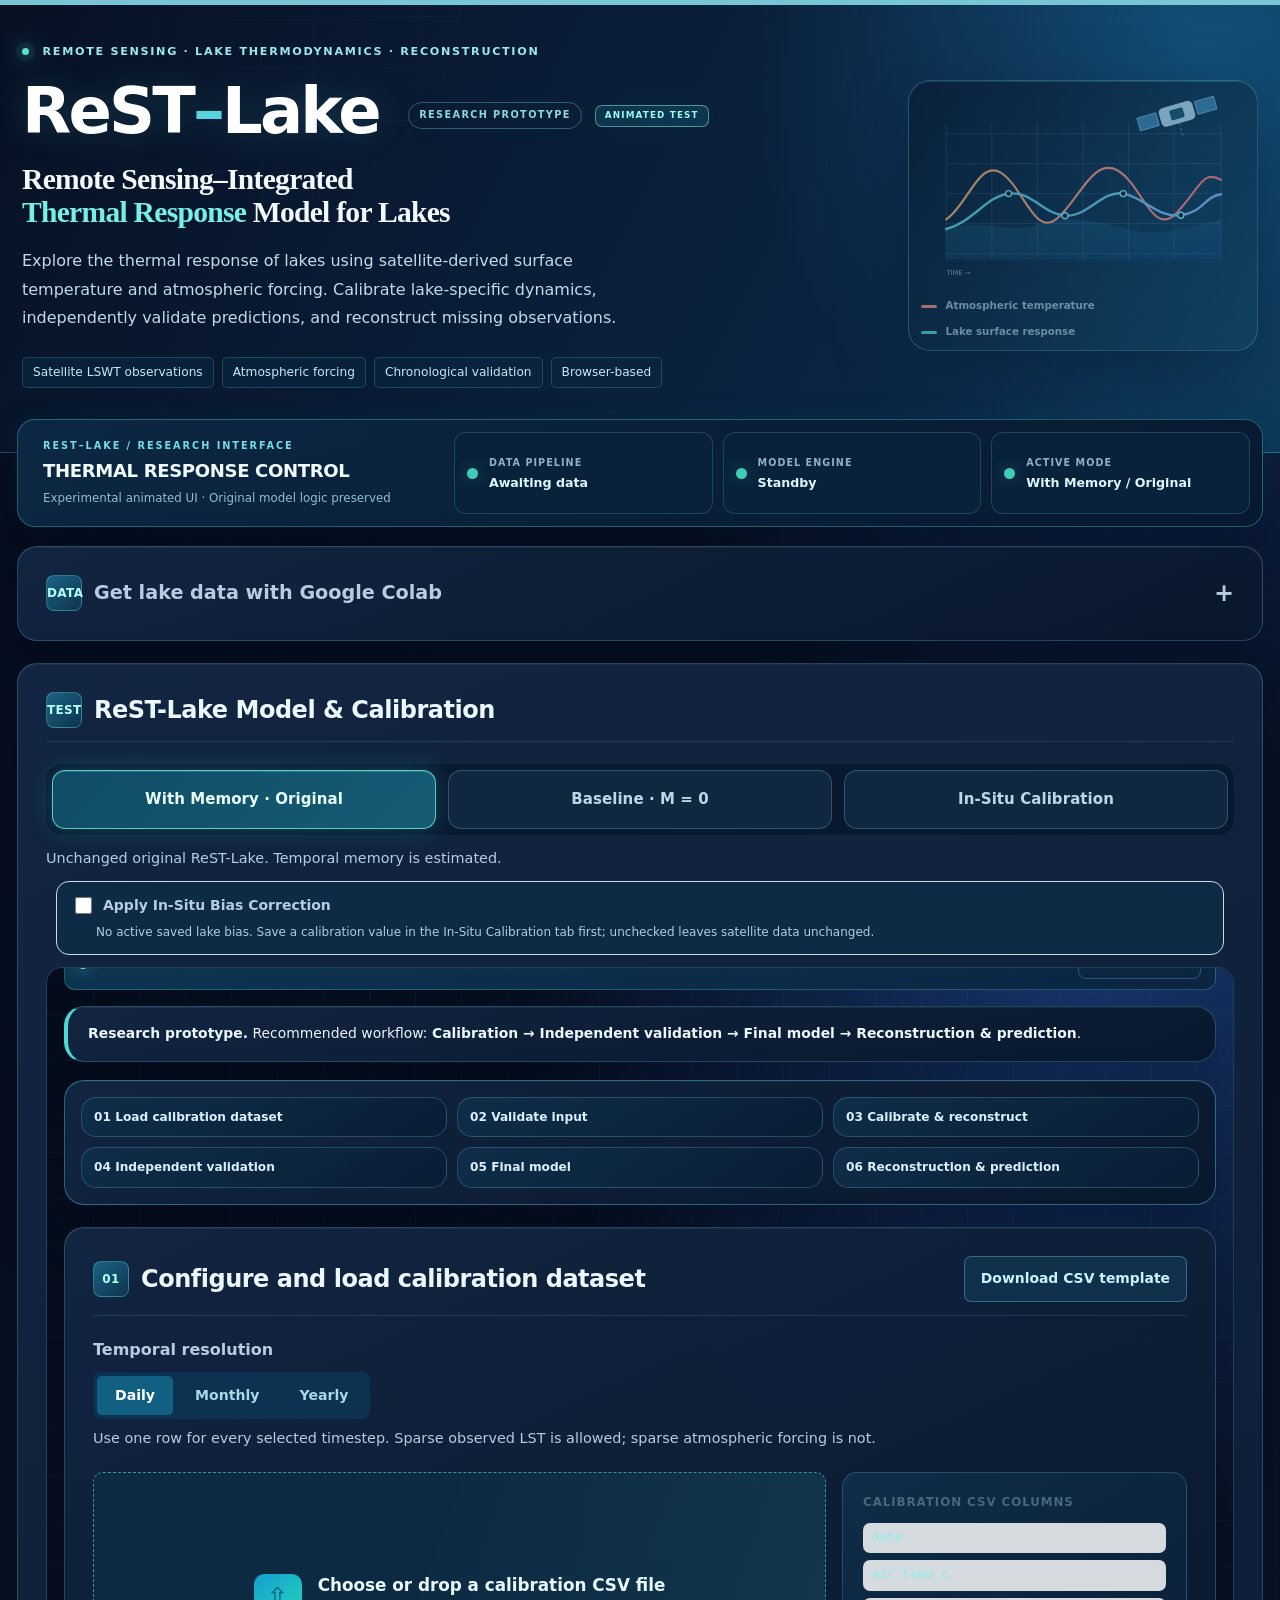
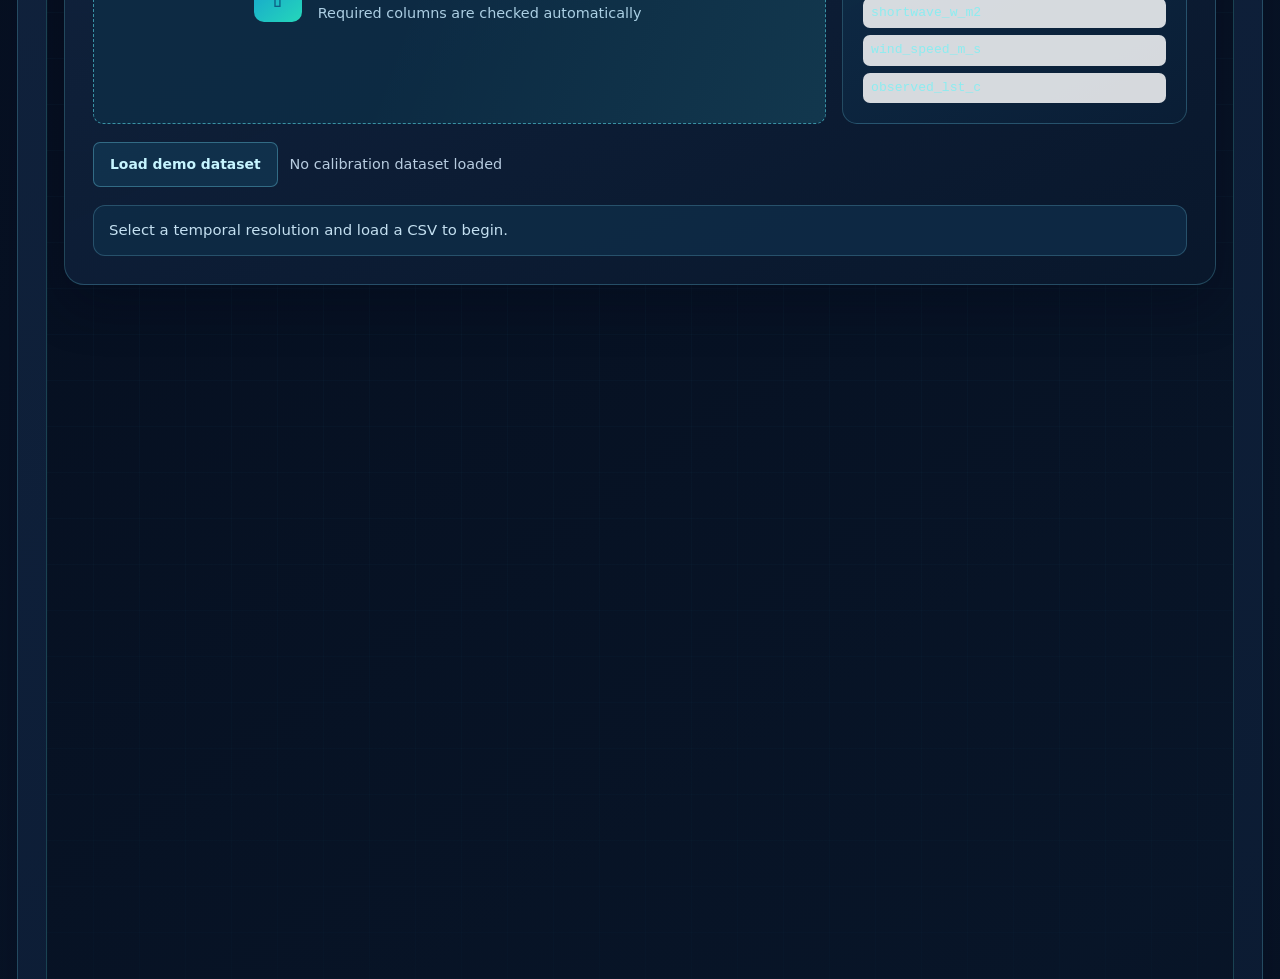
==== animated-test/index.html @ 62a7b03e "Add isolated animated-test UI experiment for ReST-Lake" ====
<!DOCTYPE html><html lang="en"><head><meta charset="UTF-8"><meta name="viewport" content="width=device-width,initial-scale=1"><title>ReST-Lake | With Memory versus Baseline · Animated Test</title><link rel="stylesheet" href="style.css?v=restlake-20261023b"><link rel="stylesheet" href="comparison.css"><link rel="stylesheet" href="in-situ-tab.css"><link rel="stylesheet" href="bias-checkbox.css"><link rel="stylesheet" href="animated.css?v=1"></head><body><div class="page-shell"><header class="hero">
      <div class="hero__inner">
        <div class="hero__copy">
          <div class="eyebrow"><span class="hero__live-dot"></span> REMOTE SENSING · LAKE THERMODYNAMICS · RECONSTRUCTION</div>
          <div class="hero__brand">ReST<span>–</span>Lake <span class="hero__edition">RESEARCH PROTOTYPE</span></div>
          <h1>Remote Sensing–Integrated<br><em>Thermal Response</em> Model for Lakes</h1>
          <p class="hero__lead">Explore the thermal response of lakes using satellite-derived surface temperature and atmospheric forcing. Calibrate lake-specific dynamics, independently validate predictions, and reconstruct missing observations.</p>
          <div class="hero__badges">
            <span>Satellite LSWT observations</span><span>Atmospheric forcing</span><span>Chronological validation</span><span>Browser-based</span>
          </div>
        </div>
        <div class="hero__visual" aria-label="Illustrative scientific diagram showing satellite observation, lake thermal response and temperature time series; not measured data">
          
          <svg viewBox="0 0 540 340" role="img" aria-label="Illustrative satellite remote sensing and two temperature response curves, not actual lake measurements">
            <defs>
              <linearGradient id="lakeFill" x1="0" y1="0" x2="1" y2="1"><stop stop-color="#36c9da"/><stop offset="1" stop-color="#1855aa"/></linearGradient>
              <linearGradient id="curveA" x1="0" x2="1"><stop stop-color="#5de2e0"/><stop offset="1" stop-color="#83baff"/></linearGradient>
              <linearGradient id="curveB" x1="0" x2="1"><stop stop-color="#ffbd75"/><stop offset="1" stop-color="#ff7b83"/></linearGradient>
            </defs>
            <g opacity=".25" stroke="#a5d9ef" stroke-width="1"><path d="M42 66H500 M42 116H500 M42 166H500 M42 216H500 M42 266H500"/><path d="M42 48V276 M118 48V276 M194 48V276 M270 48V276 M346 48V276 M422 48V276 M500 48V276"/></g>
            <g transform="translate(395 26) rotate(-16)"><rect x="0" y="0" width="57" height="31" rx="7" fill="#b6def1" stroke="#fff" stroke-opacity=".75"/><rect x="17" y="7" width="23" height="17" rx="3" fill="#1b5171"/><path d="M-38 4H-5V26H-38z M62 4H95V26H62z" fill="#3b83b2" stroke="#9cdeef"/><path d="M28 31V54" stroke="#9cdeef" stroke-dasharray="4 5"/></g>
            <path d="M42 226C97 205 143 233 190 219S278 207 329 222S418 230 500 209L500 276H42Z" fill="url(#lakeFill)" opacity=".19"/>
            <path d="M42 209 C77 186 97 109 133 131 S189 237 225 209 S286 105 327 127 S385 239 425 199 S468 125 500 143" fill="none" stroke="url(#curveB)" stroke-width="3.5" stroke-linecap="round"/>
            <path d="M42 225 C86 214 108 171 146 166 S204 200 240 203 S302 160 337 166 S395 207 433 202 S472 171 500 167" fill="none" stroke="url(#curveA)" stroke-width="4" stroke-linecap="round"/>
            <g fill="#071e37" stroke="#91f1f3" stroke-width="2.3"><circle cx="146" cy="166" r="5"/><circle cx="240" cy="203" r="5"/><circle cx="337" cy="166" r="5"/><circle cx="433" cy="202" r="5"/></g>
            
            <text x="43" y="302" fill="#90b4cc" font-size="11">TIME →</text>
          </svg>
          <div class="hero__visual-foot"><span><i class="hero__legend hero__legend--air"></i> Atmospheric temperature</span><span><i class="hero__legend hero__legend--lake"></i> Lake surface response</span></div>
          
        </div>
      </div>
    </header><main class="container"><section class="panel lake-data-panel" id="sharedModelDownload" aria-labelledby="lakeDataTitle">
        <details id="lakeDataDetails">
          <summary><span class="step">DATA</span><span id="lakeDataTitle">Get lake data with Google Colab</span></summary>
          <p class="helper">Enter multiple lakes here. Download a ready-to-run notebook, sign in on Google Colab, run it, and import its result file below. Each lake keeps its own daily CSV in the model's existing format.</p>
          <div class="notice lake-data-notice">Google sign-in happens on Colab. You must upload the prepared notebook and choose <strong>Runtime → Run all</strong> there; this page does not start a Colab runtime automatically.</div>
          <form id="lakeDataForm">
            <div class="lake-data-dates">
              <label>Start date<input id="lakeDataStart" type="date" value="2020-01-01" required></label>
              <label>End date<input id="lakeDataEnd" type="date" required></label>
            </div>
            <p class="helper">Default end date: today minus 10 days. ERA5 hourly means; Landsat 8/9 scenes with cloud cover strictly below 2%; one pixel at your coordinate. Choose a point over lake water.</p>
            <div id="lakeDataRows"></div>
            <div class="action-row">
              <button id="addLakeDataRow" type="button" class="button button--secondary">+ Add lake</button>
              <button type="submit" id="prepareLakeNotebook" class="button button--primary">1. Download prepared Colab notebook</button>
              <a class="button button--ghost lake-data-link" href="https://colab.research.google.com/" target="_blank" rel="noopener noreferrer">2. Open Colab / Google sign-in ↗</a>
            </div>
          </form>
          <ol class="lake-data-instructions">
            <li>In Colab, choose <strong>File → Upload notebook</strong> and select the downloaded <code>.ipynb</code> file. Your lakes are already filled in.</li>
            <li>Choose <strong>Runtime → Run all</strong>. Allow time for the weather and satellite downloads. The notebook downloads one <code>lake_data_results.json</code> file containing the separate CSVs.</li>
            <li>Return here and import that result file. Download any lake's CSV or load it directly into calibration or application.</li>
          </ol>
          <label class="button button--ghost lake-data-import">3. Import Colab result file<input id="lakeDataBundle" type="file" accept=".json,application/json"></label>
          <div id="lakeDataStatus" class="status-box status-box--neutral" role="status">Add your lakes to prepare a notebook. No Google password is entered on this page.</div>
          <div id="lakeDataResults" class="lake-data-results"></div>
        </details>
      </section>
<section id="compareModels" class="panel comparison"><div class="panel__heading"><div><span class="step">TEST</span><h2>ReST-Lake Model &amp; Calibration</h2></div></div>
<div class="cmp-tabs" role="tablist" aria-label="Model choice"><button id="tabMemory" role="tab" type="button" aria-selected="true" aria-controls="memoryPane" class="cmp-active">With Memory · Original</button><button id="tabBaseline" role="tab" type="button" aria-selected="false" aria-controls="baselinePane">Baseline · M = 0</button><button id="tabInSitu" role="tab" type="button" aria-selected="false" aria-controls="inSituPane">In-Situ Calibration</button></div>
<p class="helper" id="modeNote">Unchanged original ReST-Lake. Temporal memory is estimated.</p>
<section id="memoryPane" role="tabpanel" aria-labelledby="tabMemory"><div class="bias-option"><label><input id="applyMemoryBias" type="checkbox"> Apply In-Situ Bias Correction</label><span class="bias-detail" id="memoryBiasInfo">Save an in-situ bias first; check before uploading the satellite model-input CSV.</span></div><iframe id="frameMemory" title="With Memory Model" src="with-memory/index.html" loading="eager"></iframe></section>
<section id="baselinePane" role="tabpanel" aria-labelledby="tabBaseline" hidden><div class="bias-option"><label><input id="applyBaselineBias" type="checkbox"> Apply In-Situ Bias Correction</label><span class="bias-detail" id="baselineBiasInfo">Save an in-situ bias first; check before uploading the satellite model-input CSV.</span></div><iframe id="frameBaseline" title="Baseline Model" src="baseline/index.html" loading="eager"></iframe></section><section id="inSituPane" role="tabpanel" aria-labelledby="tabInSitu" hidden><iframe id="frameInSitu" title="In-Situ Calibration" src="in-situ/index.html?v=ALL-FOUR-WINDOWS-FINAL-20261026-cachedfix2" loading="lazy"></iframe></section></section>
</main><footer class="cmp-footer">ReST-Lake scientific model comparison · Original repository files preserved</footer></div>
<script src="in-situ/core.js"></script><script src="comparison.js?v=20261026cb"></script><script src="lake-data-ui.js?v=compare"></script><script src="in-situ-tab.js?v=20261026b"></script><script src="animated.js?v=1"></script></body></html>
---- animated-test/style.css ----
:root {
  --bg: #f5f8fb;
  --surface: #ffffff;
  --surface-soft: #f0f6f8;
  --ink: #10222c;
  --muted: #62727c;
  --line: #d9e3e8;
  --accent: #0f6f76;
  --accent-dark: #0a555c;
  --accent-soft: #e7f4f4;
  --navy: #163b53;
  --success: #1f7a54;
  --warning: #a76712;
  --danger: #a23b3b;
  --shadow: 0 16px 45px rgba(25, 55, 71, 0.08);
  --radius: 18px;
}

* { box-sizing: border-box; }

html { scroll-behavior: smooth; }

body {
  margin: 0;
  font-family: Inter, ui-sans-serif, system-ui, -apple-system, BlinkMacSystemFont, "Segoe UI", sans-serif;
  background: var(--bg);
  color: var(--ink);
  line-height: 1.55;
}

button, input, select { font: inherit; }
button { cursor: pointer; }

.hero {
  background:
    radial-gradient(circle at 86% 18%, rgba(105, 193, 192, 0.22), transparent 30%),
    linear-gradient(135deg, #102f43 0%, #164d5a 58%, #0c686c 100%);
  color: #fff;
  padding: 58px 20px 62px;
}

.hero__inner { max-width: 1080px; margin: 0 auto; }
.eyebrow { font-size: 0.78rem; font-weight: 800; letter-spacing: 0.15em; opacity: 0.8; margin-bottom: 14px; }
.hero h1 { margin: 0; max-width: 900px; font-size: clamp(2rem, 5vw, 3.65rem); line-height: 1.08; letter-spacing: -0.035em; }
.hero__lead { max-width: 800px; margin: 20px 0 0; font-size: clamp(1rem, 2vw, 1.18rem); color: rgba(255,255,255,.86); }
.hero__badges { display: flex; flex-wrap: wrap; gap: 10px; margin-top: 24px; }
.hero__badges span { border: 1px solid rgba(255,255,255,.2); background: rgba(255,255,255,.08); border-radius: 999px; padding: 7px 12px; font-size: .86rem; }

.container { width: min(1120px, calc(100% - 30px)); margin: -22px auto 54px; position: relative; z-index: 2; }

.notice, .panel {
  background: var(--surface);
  border: 1px solid var(--line);
  border-radius: var(--radius);
  box-shadow: var(--shadow);
}

.research-notice { padding: 16px 20px; margin-bottom: 18px; border-left: 5px solid var(--accent); }
.panel { padding: clamp(18px, 4vw, 30px); margin-bottom: 20px; }
.panel__heading { display: flex; align-items: center; justify-content: space-between; gap: 14px; margin-bottom: 24px; }
.panel__heading > div { display: flex; align-items: center; gap: 12px; }
.panel h2 { margin: 0; font-size: clamp(1.35rem, 3vw, 1.8rem); letter-spacing: -0.02em; }
.panel h3 { margin: 0 0 14px; font-size: 1.02rem; }
.step { display: grid; place-items: center; width: 40px; height: 40px; flex: 0 0 auto; border-radius: 12px; background: var(--accent-soft); color: var(--accent-dark); font-weight: 800; font-size: .82rem; }

.field-group { margin-bottom: 22px; }
.field-label { display: block; font-weight: 750; margin-bottom: 9px; }
.helper { margin: 8px 0 0; color: var(--muted); font-size: .9rem; }

.segmented { display: inline-flex; flex-wrap: wrap; background: #edf3f6; border-radius: 12px; padding: 4px; gap: 4px; }
.segmented label { position: relative; }
.segmented input { position: absolute; opacity: 0; pointer-events: none; }
.segmented span { display: block; padding: 9px 18px; border-radius: 9px; font-weight: 700; color: #52626d; cursor: pointer; }
.segmented input:checked + span { background: var(--surface); color: var(--accent-dark); box-shadow: 0 2px 8px rgba(28,55,68,.10); }

.upload-grid { display: grid; grid-template-columns: minmax(0, 1.7fr) minmax(250px, .8fr); gap: 16px; }
.drop-zone { min-height: 170px; border: 2px dashed #a9c5cb; border-radius: 16px; background: #f8fbfc; display: flex; align-items: center; justify-content: center; gap: 16px; padding: 26px; text-align: left; transition: .2s ease; cursor: pointer; }
.drop-zone:hover, .drop-zone.dragover { border-color: var(--accent); background: var(--accent-soft); }
.drop-zone input { display: none; }
.drop-zone strong { display: block; font-size: 1.05rem; }
.drop-zone span { display: block; color: var(--muted); font-size: .9rem; margin-top: 4px; }
.drop-zone__icon { width: 48px; height: 48px; border-radius: 14px; display: grid; place-items: center; color: #fff; background: var(--accent); font-size: 1.7rem; font-weight: 300; }

.template-card { padding: 20px; border-radius: 16px; background: #142f3e; color: #fff; display: grid; gap: 7px; align-content: start; }
.template-card__title { color: rgba(255,255,255,.66); text-transform: uppercase; letter-spacing: .08em; font-size: .74rem; font-weight: 800; margin-bottom: 5px; }
.template-card code { background: rgba(255,255,255,.08); border-radius: 7px; padding: 5px 8px; font-size: .82rem; overflow-wrap: anywhere; }

.action-row, .run-row { display: flex; align-items: center; flex-wrap: wrap; gap: 12px; margin-top: 18px; }
.file-name, .run-message { color: var(--muted); font-size: .9rem; }

.button { border: 0; border-radius: 11px; padding: 11px 16px; font-weight: 760; transition: transform .15s ease, box-shadow .15s ease, background .15s ease; }
.button:active { transform: translateY(1px); }
.button--primary { background: var(--accent); color: #fff; box-shadow: 0 8px 20px rgba(15,111,118,.2); }
.button--primary:hover { background: var(--accent-dark); }
.button--secondary { background: #e9f0f3; color: var(--navy); }
.button--ghost { background: transparent; color: var(--accent-dark); border: 1px solid #b8ced2; }
.button:disabled { opacity: .55; cursor: not-allowed; }

.status-box { border-radius: 12px; padding: 13px 15px; margin-top: 18px; font-size: .93rem; border: 1px solid var(--line); }
.status-box--neutral { background: #f7fafb; color: var(--muted); }
.status-box--success { background: #ebf7f1; color: #175e42; border-color: #b9e0cf; }
.status-box--warning { background: #fff7e9; color: #875713; border-color: #ead1a4; }
.status-box--danger { background: #fff0f0; color: #8d3333; border-color: #e7bcbc; }

.metric-grid { display: grid; gap: 12px; margin-bottom: 20px; }
.metric-grid--three { grid-template-columns: repeat(3, minmax(0, 1fr)); }
.metric-grid--five { grid-template-columns: repeat(5, minmax(0, 1fr)); }
.metric { border: 1px solid var(--line); border-radius: 14px; padding: 15px; background: #fbfdfe; min-width: 0; }
.metric__label { display: block; font-size: .78rem; color: var(--muted); font-weight: 700; margin-bottom: 6px; }
.metric__value { display: block; font-size: clamp(1.18rem, 2.4vw, 1.5rem); font-weight: 820; color: var(--navy); overflow-wrap: anywhere; }

.table-wrap { overflow-x: auto; border: 1px solid var(--line); border-radius: 14px; }
table { width: 100%; border-collapse: collapse; font-size: .9rem; }
th, td { text-align: left; padding: 11px 12px; border-bottom: 1px solid #e7eef1; white-space: nowrap; }
th { font-size: .76rem; text-transform: uppercase; letter-spacing: .04em; color: #65747d; background: #f6f9fa; }
tbody tr:last-child td { border-bottom: 0; }
.table-wrap--compact td:nth-child(2) { font-variant-numeric: tabular-nums; }

.result-grid { display: grid; grid-template-columns: 1.05fr .95fr; gap: 16px; margin-top: 22px; }
.subpanel { border: 1px solid var(--line); border-radius: 16px; padding: 18px; background: #fbfdfe; }
.equation-card { background: linear-gradient(145deg, #143649, #0e5b61); color: #fff; }
.equation { font-family: Georgia, "Times New Roman", serif; text-align: center; font-size: clamp(1rem, 2.4vw, 1.25rem); line-height: 2; padding: 18px 6px; overflow-x: auto; }
.equation__plus { line-height: 1; opacity: .75; }
.equation--small { border-top: 1px solid rgba(255,255,255,.15); padding-top: 12px; }

.chart-card { border: 1px solid var(--line); border-radius: 16px; background: #fff; padding: 14px; }
.chart-legend { display: flex; flex-wrap: wrap; gap: 16px; font-size: .82rem; color: var(--muted); padding: 4px 4px 12px; }
.chart-legend span { display: flex; align-items: center; gap: 7px; }
.legend-line { width: 22px; height: 3px; border-radius: 999px; background: var(--accent); }
.legend-dot { width: 9px; height: 9px; border-radius: 50%; background: #d05b58; }
.chart { width: 100%; min-height: 360px; overflow: hidden; }
.chart svg { width: 100%; height: 360px; display: block; }
.chart text { font-family: inherit; fill: #6c7b84; font-size: 11px; }

.target-card { display: grid; grid-template-columns: minmax(220px, .8fr) minmax(0, 1.2fr); gap: 14px; margin-top: 16px; }
.target-card__field, .target-result { border: 1px solid var(--line); border-radius: 14px; padding: 16px; background: #fbfdfe; }
.target-card__field label { display: block; font-weight: 750; margin-bottom: 8px; }
select { width: 100%; border: 1px solid #bfcfd5; background: #fff; color: var(--ink); border-radius: 10px; padding: 10px 12px; }
.target-result { display: flex; align-items: center; font-size: 1rem; }
.target-result strong { color: var(--accent-dark); font-size: 1.35rem; }

.limitations details { border-radius: 12px; }
.limitations summary { cursor: pointer; font-weight: 800; color: var(--navy); }
.limitations__body { color: var(--muted); }

.hidden { display: none !important; }

footer { text-align: center; color: #75838c; font-size: .84rem; padding: 0 20px 32px; }

@media (max-width: 900px) {
  .metric-grid--five { grid-template-columns: repeat(3, minmax(0, 1fr)); }
  .result-grid { grid-template-columns: 1fr; }
}

@media (max-width: 720px) {
  .hero { padding-top: 42px; }
  .container { width: min(100% - 20px, 1120px); }
  .panel { padding: 18px 15px; }
  .panel__heading { align-items: flex-start; flex-direction: column; }
  .panel__heading > div { align-items: flex-start; }
  .upload-grid, .target-card { grid-template-columns: 1fr; }
  .metric-grid--three, .metric-grid--five { grid-template-columns: repeat(2, minmax(0, 1fr)); }
  .drop-zone { min-height: 145px; }
  .chart { min-height: 310px; }
  .chart svg { height: 310px; }
}

@media (max-width: 430px) {
  .hero h1 { font-size: 2rem; }
  .metric-grid--three, .metric-grid--five { grid-template-columns: 1fr 1fr; }
  .segmented { width: 100%; }
  .segmented label { flex: 1; }
  .segmented span { text-align: center; padding-inline: 10px; }
}

/* =========================================================
   Enhanced charts + independent validation
   ========================================================= */

.chart-card--enhanced {
  position: relative;
  overflow: hidden;
  background:
    radial-gradient(circle at 92% 8%, rgba(15, 111, 118, 0.07), transparent 28%),
    linear-gradient(180deg, #ffffff 0%, #fbfdfe 100%);
}

.chart-heading-row {
  display: flex;
  align-items: flex-start;
  justify-content: space-between;
  gap: 18px;
  padding: 4px 4px 12px;
}

.chart-heading-row h3 {
  margin: 0 0 3px;
  color: var(--navy);
  font-size: 1rem;
}

.chart-heading-row p {
  margin: 0;
  color: var(--muted);
  font-size: .82rem;
}

.chart--interactive {
  position: relative;
  min-height: 390px;
}

.chart--interactive svg,
.chart--scatter svg {
  width: 100%;
  height: 390px;
  display: block;
}

.chart--scatter { min-height: 390px; }

.chart-tooltip {
  position: absolute;
  z-index: 5;
  pointer-events: none;
  min-width: 150px;
  max-width: 220px;
  padding: 9px 11px;
  border-radius: 10px;
  background: rgba(16, 34, 44, 0.94);
  color: #fff;
  font-size: .78rem;
  line-height: 1.45;
  box-shadow: 0 10px 28px rgba(16, 34, 44, .24);
  transform: translate(10px, -50%);
  opacity: 0;
  transition: opacity .08s ease;
}

.chart-tooltip strong { display: block; margin-bottom: 2px; }
.chart-tooltip.is-visible { opacity: 1; }

.legend-line--validation { background: #5069a8; }
.legend-dot--train { background: #0f6f76; }
.legend-dot--test { background: #d05b58; }

.validation-panel { overflow: hidden; }

.validation-explainer {
  display: grid;
  grid-template-columns: auto 1fr;
  gap: 12px;
  align-items: start;
  border: 1px solid #cce0e4;
  background: linear-gradient(135deg, #f4fbfb 0%, #f8fbfd 100%);
  border-radius: 14px;
  padding: 14px 16px;
  margin-bottom: 16px;
}

.validation-explainer__icon {
  display: grid;
  place-items: center;
  width: 34px;
  height: 34px;
  border-radius: 10px;
  background: var(--accent-soft);
  color: var(--accent-dark);
  font-weight: 900;
}

.validation-explainer p {
  margin: 3px 0 0;
  color: var(--muted);
}

.validation-controls {
  display: grid;
  grid-template-columns: minmax(0, 1.4fr) minmax(220px, .6fr);
  gap: 16px;
  align-items: end;
  margin-bottom: 18px;
}

.validation-control,
.validation-action {
  border: 1px solid var(--line);
  border-radius: 14px;
  padding: 15px;
  background: #fbfdfe;
}

.validation-control label {
  display: block;
  font-weight: 800;
  color: var(--navy);
  margin-bottom: 8px;
}

.range-row {
  display: grid;
  grid-template-columns: 1fr auto;
  gap: 12px;
  align-items: center;
}

.range-row input[type="range"] {
  width: 100%;
  accent-color: var(--accent);
}

.range-row output {
  min-width: 58px;
  text-align: center;
  padding: 6px 9px;
  border-radius: 9px;
  background: var(--accent-soft);
  color: var(--accent-dark);
  font-weight: 900;
}

.validation-action {
  display: flex;
  flex-direction: column;
  gap: 9px;
  justify-content: center;
}

.metric-grid--validation {
  grid-template-columns: repeat(4, minmax(0, 1fr));
  margin-bottom: 8px;
}

.validation-chart-grid {
  display: grid;
  grid-template-columns: minmax(0, 1.45fr) minmax(320px, .75fr);
  gap: 16px;
  margin-top: 16px;
}

.validation-table-panel { margin-top: 16px; }

.validation-cutoff-label {
  font-size: 11px;
  font-weight: 800;
  fill: #6d7b86;
}

@media (max-width: 980px) {
  .validation-chart-grid { grid-template-columns: 1fr; }
  .metric-grid--validation { grid-template-columns: repeat(3, minmax(0, 1fr)); }
}

@media (max-width: 720px) {
  .chart-heading-row { flex-direction: column; }
  .chart-heading-row .chart-legend { padding-top: 0; }
  .validation-controls { grid-template-columns: 1fr; }
  .metric-grid--validation { grid-template-columns: repeat(2, minmax(0, 1fr)); }
  .chart--interactive,
  .chart--scatter { min-height: 330px; }
  .chart--interactive svg,
  .chart--scatter svg { height: 330px; }
}

/* =========================================================
   Workflow + final model + application stage
   ========================================================= */

.panel--compact { padding-block: 16px; }
.workflow-strip {
  display: flex;
  flex-wrap: wrap;
  gap: 10px;
  align-items: center;
}
.workflow-chip {
  padding: 8px 12px;
  border-radius: 999px;
  background: #edf4f8;
  border: 1px solid #d3e0e7;
  color: var(--navy);
  font-size: .82rem;
  font-weight: 760;
}

.run-row--stackable { align-items: center; }
.panel__heading--tight { margin: 10px 0 14px; }

.final-model-panel,
.application-panel { overflow: hidden; }

.final-model-callout,
.application-intro {
  border: 1px solid #d7e6ea;
  background: linear-gradient(135deg, #f6fbfc 0%, #fdfefe 100%);
  border-radius: 14px;
  padding: 14px 16px;
  margin-bottom: 16px;
}
.final-model-callout p,
.application-intro p { margin: 0; color: var(--muted); }

.result-grid--single-top {
  align-items: start;
}

.final-state-summary {
  display: grid;
  gap: 12px;
}
.final-state-summary .metric-inline {
  border: 1px solid var(--line);
  border-radius: 12px;
  padding: 12px 13px;
  background: #fff;
}
.final-state-summary .metric-inline strong {
  display: block;
  color: var(--navy);
  margin-bottom: 4px;
}
.final-state-summary .metric-inline span {
  color: var(--muted);
  font-size: .92rem;
}

.application-config-grid {
  display: grid;
  grid-template-columns: repeat(2, minmax(0, 1fr));
  gap: 16px;
}
.application-config-card h3 { color: var(--navy); }
.drop-zone--compact {
  min-height: 132px;
  padding: 20px;
}
.field-group--compact { margin-bottom: 16px; }
.checkbox-row {
  margin: 0 0 16px;
  border: 1px solid var(--line);
  border-radius: 12px;
  background: #fbfdfe;
  padding: 12px 13px;
}
.checkbox-label {
  display: grid;
  grid-template-columns: auto 1fr;
  gap: 10px;
  align-items: start;
  cursor: pointer;
}
.checkbox-label input { margin-top: 4px; }
.checkbox-label span {
  color: var(--ink);
  font-size: .93rem;
}

.panel-divider {
  height: 1px;
  background: linear-gradient(90deg, transparent, #d6e1e6 14%, #d6e1e6 86%, transparent);
  margin: 8px 0 18px;
}

.legend-line--application { background: #8b5cf6; }
.action-row--tight { margin-top: 12px; }

.application-panel .status-box { margin-top: 12px; }

@media (max-width: 980px) {
  .application-config-grid { grid-template-columns: 1fr; }
}

@media (max-width: 720px) {
  .workflow-strip { gap: 8px; }
  .workflow-chip { width: 100%; text-align: center; }
}

/* Refined research interface: presentation only. */
:root {
  --bg: #f3f4f1;
  --surface-soft: #f4f7f5;
  --ink: #20343c;
  --muted: #53666d;
  --line: #dce3df;
  --accent: #176c68;
  --accent-dark: #125652;
  --accent-soft: #eaf3ef;
  --navy: #193b42;
  --shadow: 0 4px 18px rgba(28, 49, 43, .035);
  --radius: 14px;
}
body { -webkit-font-smoothing: antialiased; }
.hero {
  background: linear-gradient(115deg, #15383e, #214e4d);
  border-top: 5px solid #9ebda5;
  padding: 48px 24px 54px;
}
.hero__inner { max-width: 1080px; }
.eyebrow { color: #c0d8cb; opacity: 1; font-size: .7rem; letter-spacing: .19em; }
.hero h1 { max-width: 870px; font-family: Georgia, 'Times New Roman', serif; font-weight: 400; font-size: clamp(2rem, 4.3vw, 3.3rem); line-height: 1.14; letter-spacing: -.025em; }
.hero__lead { max-width: 810px; font-size: .98rem; line-height: 1.75; color: #dfebe7; }
.hero__badges { gap: 8px; margin-top: 22px; }
.hero__badges span { font-size: .75rem; padding: 5px 10px; border-radius: 5px; background: rgba(255,255,255,.04); }
.container { margin-top: 24px; }
.research-notice { font-size: .87rem; border-left-width: 3px; box-shadow: none; }
.panel { padding: 28px; margin-bottom: 22px; }
.panel__heading { padding-bottom: 18px; border-bottom: 1px solid var(--line); margin-bottom: 22px; }
.panel h2 { font-size: clamp(1.18rem, 2.4vw, 1.5rem); font-weight: 650; line-height: 1.35; }
.step { border-radius: 8px; width: 36px; height: 36px; font-size: .75rem; letter-spacing: .03em; }
.workflow-strip { display: grid; grid-template-columns: repeat(3, minmax(0, 1fr)); gap: 10px; padding: 16px; box-shadow: none; }
.workflow-chip { border: 0; border-radius: 6px; background: #f2f5f2; font-size: .76rem; font-weight: 600; padding: 10px 12px; }
.button { border-radius: 7px; font-size: .87rem; min-height: 44px; font-weight: 650; }
.button--primary { box-shadow: 0 2px 6px #176c681a; }
.button--secondary { background: #eaf0ed; }
.button--ghost { border-color: #becfc7; background: #fff; }
.button--ghost:hover:not(:disabled) { background: var(--accent-soft); border-color: var(--accent); }
:where(button, select, input, summary, .chart):focus-visible { outline: 3px solid #25837c; outline-offset: 4px; }
.segmented input:focus-visible + span { outline: 3px solid #25837c; outline-offset: 2px; }
.segmented { border-radius: 8px; background: #edf1ed; }
.segmented span { border-radius: 5px; font-size: .88rem; }
.drop-zone { background: #fafbf9; border: 1px dashed #91afa1; border-radius: 10px; }
.drop-zone__icon { background: #e5efea; color: #176c68; border-radius: 10px; }
.template-card { border-radius: 10px; background: #f0f4f0; color: #294c45; border: 1px solid #dce6de; }
.template-card__title { color: #526b5f; }
.template-card code { background: #ffffffa6; }
.metric { background: #f8faf7; border-radius: 10px; padding: 18px 15px; }
.metric__label { color: #52665d; font-size: .76rem; }
.metric__value { font-weight: 650; font-variant-numeric: tabular-nums; }
.subpanel { background: #fafbf9; border-radius: 10px; }
.equation-card { background: #214746; }
.table-wrap { border-radius: 9px; }
th { background: #f0f4ef; color: #53665b; font-weight: 650; }
td { font-variant-numeric: tabular-nums; }
tbody tr:hover { background: #f6f9f5; }
.chart-card--enhanced { background: #fff; padding: 22px 18px 14px; border-radius: 10px; }
.chart-heading-row { flex-direction: column; gap: 12px; }
.chart-heading-row h3 { font-size: 1.04rem; font-weight: 650; }
.chart-heading-row p { line-height: 1.6; }
.chart-legend { gap: 10px 22px; color: #455e62; font-size: .8rem; padding-bottom: 6px; }
.chart { overflow-x: auto; overscroll-behavior-x: contain; min-height: 0; }
.chart svg { min-width: 540px; height: 390px; }
.chart text { font-family: Arial, sans-serif; fill: #445b64; font-size: 13px; }
.chart--scatter { max-width: 680px; margin-inline: auto; }
.chart--scatter svg { min-width: 460px; }
.chart svg path[stroke] { stroke-width: 2.5; }
.chart svg line[stroke='#e7eef1'], .chart svg line[stroke='#eef3f5'] { stroke: #e3e9e5; stroke-dasharray: 3 5; }
.chart svg circle:not([id]) { opacity: .92; }
.validation-chart-grid { grid-template-columns: 1fr; }
.plot-toolbar { display: flex; flex-wrap: wrap; gap: 8px; align-items: center; border-top: 1px solid var(--line); margin-top: 14px; padding-top: 12px; }
.plot-hint { color: var(--muted); font-size: .76rem; margin-right: auto; }
.plot-download { font-size: .78rem; padding: 8px 12px; }
.plot-export-status { flex-basis: 100%; color: #52675c; font-size: .76rem; }
.plot-export-status:empty { display: none; }
footer { color: #53665d; }
@media (max-width: 720px) {
  .hero { padding: 32px 20px 34px; }
  .hero__lead { font-size: .9rem; }
  .eyebrow { line-height: 1.8; font-size: .62rem; }
  .container { width: calc(100% - 24px); margin-top: 16px; }
  .panel { padding: 20px 15px; }
  .workflow-strip { grid-template-columns: 1fr 1fr; padding: 12px; }
  .workflow-chip { text-align: left; font-size: .72rem; padding: 8px; }
  .chart-card--enhanced { padding: 16px 10px 12px; }
  .chart svg { height: 340px; }
  .plot-hint { flex-basis: 100%; }
  .plot-toolbar::after { content: 'Swipe across the plot to see its full width.'; color: var(--muted); font-size: .73rem; flex-basis: 100%; }
}
@media (prefers-reduced-motion: reduce) {
  html { scroll-behavior: auto; }
  *, *::before, *::after { transition: none !important; }
}
/* Keep wide tables and equations inside their own scrolling regions. */
.result-grid > *, .application-config-grid > *, .validation-controls > *,
.target-card > *, .validation-chart-grid > * { min-width: 0; }

/* Optional Colab data section. */
.lake-data-panel summary { display: flex; gap: 12px; align-items: center; cursor: pointer; font-size: 1.2rem; font-weight: 650; color: var(--navy); }
.lake-data-panel summary::after { content: '+'; margin-left: auto; font-size: 1.5rem; }
.lake-data-panel details[open] summary::after { content: '−'; }
.lake-data-notice { margin: 16px 0; padding: 14px; box-shadow: none; font-size: .87rem; }
.lake-data-dates { display: grid; grid-template-columns: 1fr 1fr; gap: 14px; margin: 18px 0 8px; }
.lake-data-panel label { display: grid; gap: 6px; font-size: .85rem; font-weight: 600; min-width: 0; }
.lake-data-panel input:not([type=file]) { width: 100%; min-height: 44px; padding: 10px; border: 1px solid #bfcfd5; border-radius: 7px; color: var(--ink); background: white; }
.lake-data-row { display: grid; grid-template-columns: 1.5fr 1fr 1fr auto; align-items: end; gap: 12px; margin: 16px 0; padding: 14px; border: 1px solid var(--line); border-radius: 10px; min-width: 0; }
.lake-data-row legend { color: var(--muted); font-size: .8rem; }
.lake-data-link { text-decoration: none; display: inline-flex; align-items: center; }
.lake-data-instructions { padding-left: 22px; font-size: .88rem; color: var(--muted); }
.lake-data-instructions li { margin: 10px 0; }
.lake-data-import { display: inline-flex !important; cursor: pointer; position: relative; margin-top: 8px; }
.lake-data-import input { position: absolute; opacity: 0; inset: 0; width: 100%; cursor: pointer; }
.lake-data-import:focus-within { outline: 3px solid #25837c; outline-offset: 3px; }
.lake-data-results { display: grid; gap: 14px; margin-top: 18px; }
.lake-data-result h3 { margin-bottom: 4px; }
@media(max-width:720px) {
  .lake-data-panel summary { font-size: 1.05rem; }
  .lake-data-row { grid-template-columns: 1fr 1fr; }
  .lake-data-row label:first-of-type { grid-column: 1 / -1; }
  .lake-data-row button { grid-column: 1 / -1; justify-self: start; }
  .lake-data-dates { grid-template-columns: 1fr; }
}

/* === Scientific lake-blue palette | UI-only theme | 2026-10-20 === */
:root {
  --bg: #f1f6f9;
  --surface: #ffffff;
  --surface-soft: #edf5f9;
  --ink: #21384a;
  --muted: #506679;
  --line: #d6e3eb;
  --accent: #126b91;
  --accent-dark: #0c5273;
  --accent-soft: #e5f3f9;
  --navy: #173b55;
  --success: #196b57;
  --warning: #94601c;
  --danger: #a33d48;
  --shadow: 0 6px 24px rgba(21, 54, 78, .055);
}

body { background: var(--bg); }

.hero {
  background:
    radial-gradient(circle at 89% 4%, rgba(114, 209, 224, .18), transparent 36%),
    linear-gradient(118deg, #102d48 0%, #174a68 57%, #0a637e 100%);
  border-top-color: #78c5d5;
}
.eyebrow { color: #bfeaf2; }
.hero__lead { color: #edf6fa; }
.hero__badges span {
  background: rgba(207, 240, 247, .08);
  border-color: rgba(207, 240, 247, .27);
  color: #eefaff;
}

.research-notice {
  background: #f7fbfe;
  border-left-color: var(--accent);
}
.workflow-strip { background: #ffffff; }
.workflow-chip {
  background: #eaf4f9;
  border: 1px solid #d5e7f0;
  color: #204a66;
}
.step { background: var(--accent-soft); color: var(--accent-dark); }
.panel__heading { border-bottom-color: var(--line); }
.panel h2, .panel h3, .chart-heading-row h3 { color: var(--navy); }

.button--primary {
  background: var(--accent);
  color: #ffffff;
  box-shadow: 0 2px 8px rgba(13, 83, 119, .15);
}
.button--primary:hover:not(:disabled) { background: var(--accent-dark); }
.button--secondary { background: #e5f0f6; color: #164d6e; }
.button--secondary:hover:not(:disabled) { background: #d8eaf3; }
.button--ghost { background: #ffffff; color: var(--accent-dark); border-color: #a9c6d7; }
.button--ghost:hover:not(:disabled) { background: var(--accent-soft); border-color: var(--accent); }

:where(button, select, input, summary, .chart):focus-visible,
.lake-data-import:focus-within { outline-color: #1785a9; }
.segmented input:focus-visible + span { outline-color: #1785a9; }
.segmented { background: #e8f1f6; }
.segmented span { color: #4b667a; }
.segmented input:checked + span { background: #ffffff; color: var(--accent-dark); }

.drop-zone { background: #f8fcfe; border-color: #97b8ca; }
.drop-zone:hover, .drop-zone.dragover { background: var(--accent-soft); border-color: var(--accent); }
.drop-zone__icon { background: #dceef6; color: #0c6085; }
.template-card {
  background: #eef6fb;
  color: #214b64;
  border-color: #d1e4ef;
}
.template-card__title { color: #4b667b; }
.template-card code { background: rgba(255, 255, 255, .83); }

.metric, .subpanel, .validation-control, .validation-action,
.target-card__field, .target-result, .checkbox-row { background: #f9fcfe; }
.metric__label { color: #526a7c; }
.metric__value { color: var(--navy); }
th { background: #eaf3f8; color: #475f70; }
th, td { border-bottom-color: #dfeaf0; }
tbody tr:hover { background: #f0f7fb; }
.table-wrap { border-color: var(--line); }

.equation-card {
  background: linear-gradient(135deg, #153c58, #0b5b78);
  color: #ffffff;
}
.equation-card h3 { color: #f0faff; }

.chart-card--enhanced {
  background:
    radial-gradient(circle at 96% 0%, rgba(18, 107, 145, .045), transparent 34%),
    #ffffff;
}
.chart-heading-row h3 { color: var(--navy); }
.chart-legend { color: #425c70; }
/* Keep legends matched to existing JS plot-series colours. */
.legend-line { background: #0f6f76; }
.legend-line--validation { background: #5069a8; }
.legend-line--application { background: #8b5cf6; }
.legend-dot--train { background: #0f6f76; }
.legend-dot--test, .legend-dot { background: #d05b58; }
.chart text { fill: #455c70; }
.chart svg line[stroke='#e7eef1'],
.chart svg line[stroke='#eef3f5'] { stroke: #dfe9ef; }
.chart-tooltip { background: rgba(20, 46, 67, .96); }

.validation-explainer {
  background: linear-gradient(135deg, #edf7fc, #f8fcff);
  border-color: #cfe3ef;
}
.validation-explainer__icon { background: #dceef7; color: var(--accent-dark); }
.final-model-callout, .application-intro {
  background: linear-gradient(135deg, #f0f8fc, #ffffff);
  border-color: #d3e6ef;
}
.workflow-chip, .final-state-summary .metric-inline { border-color: #d5e5ee; }
.final-state-summary .metric-inline { background: #ffffff; }
.panel-divider { background: linear-gradient(90deg, transparent, #d3e2eb 14%, #d3e2eb 86%, transparent); }
.plot-export-status { color: #42647b; }

.status-box--neutral { background: #f3f8fb; color: #4e6577; border-color: #d6e5ed; }
.status-box--success { background: #ebf7f2; color: #185c48; border-color: #b5dccd; }
.status-box--warning { background: #fff8ed; color: #80541a; border-color: #e8d4b0; }
.status-box--danger { background: #fff1f2; color: #8d303f; border-color: #ecc5cc; }

.lake-data-panel input:not([type=file]), select { border-color: #aebfcc; }
.lake-data-panel summary { color: var(--navy); }
.lake-data-row { border-color: var(--line); }
footer { color: #54697b; }

/* ReST-Lake scientific identity and hero: visual-only enhancement */
.hero {position:relative; overflow:hidden; padding:76px 22px 84px; background:radial-gradient(ellipse at 84% 4%,rgba(28,194,213,.22),transparent 43%),linear-gradient(115deg,#07162c 0%,#0a2942 53%,#0b5264 100%);}
.hero::before {content:"";position:absolute;inset:0;pointer-events:none;opacity:.13;background-image:linear-gradient(rgba(164,225,240,.24) 1px,transparent 1px),linear-gradient(90deg,rgba(164,225,240,.24) 1px,transparent 1px);background-size:52px 52px;mask-image:linear-gradient(90deg,transparent 10%,black);}
.hero__inner {max-width:1180px;position:relative;display:grid;grid-template-columns:minmax(0,1.15fr) minmax(0,.95fr);align-items:center;gap:38px;}
.hero__copy{min-width:0;}
.hero__brand{font-size:clamp(2.3rem,5vw,4.15rem);font-weight:850;letter-spacing:-.065em;line-height:1.1;color:#fff;margin:16px 0 16px;}
.hero__brand>span:first-child{color:#59d4df;}
.hero__edition{display:inline-block;vertical-align:middle;letter-spacing:.14em;font-size:.61rem;font-weight:800;color:#8cd6df;border:1px solid rgba(118,217,230,.35);border-radius:999px;padding:7px 10px;margin-left:10px;}
.hero h1{font-size:clamp(1.25rem,2.5vw,1.85rem);line-height:1.3;letter-spacing:-.025em;font-weight:650;color:#dbeaf4;max-width:660px;}
.hero h1 em{font-style:normal;color:#7fe2e9;}
.hero__lead{font-size:1rem;line-height:1.78;max-width:620px;margin-top:18px;color:#c3d7e5;}
.hero__badges{margin-top:25px;}
.hero__badges span{font-size:.76rem;background:rgba(84,183,203,.10);border-color:rgba(141,214,231,.26);color:#e2f6fc;}
.hero__live-dot,.hero__visual-head i{display:inline-block;width:7px;height:7px;border-radius:50%;background:#55e3c8;box-shadow:0 0 14px #55e3c8;margin-right:8px;}
.hero__visual{background:linear-gradient(145deg,rgba(15,54,82,.88),rgba(6,28,53,.94));border:1px solid rgba(134,209,231,.27);box-shadow:0 25px 65px rgba(0,8,20,.28),inset 0 1px rgba(255,255,255,.08);border-radius:22px;padding:20px 18px 14px;min-width:0;}
.hero__visual svg{width:100%;height:auto;display:block;}
.hero__visual-head,.hero__visual-foot{display:flex;justify-content:space-between;gap:10px;flex-wrap:wrap;color:#a6c8dc;font-size:.65rem;letter-spacing:.09em;font-weight:750;}
.hero__visual-foot{letter-spacing:0;font-size:.71rem;}
.hero__legend{display:inline-block;width:16px;height:3px;vertical-align:middle;margin-right:5px;border-radius:4px;}
.hero__legend--air{background:#ff9d85}.hero__legend--lake{background:#5de2e0}
.hero__visual-note{font-size:.64rem;color:#7f9db1;margin:11px 0 0;text-align:right;}
@media(max-width:820px){.hero{padding:46px 20px 70px}.hero__inner{grid-template-columns:1fr;gap:26px}.hero__visual{max-width:620px;width:100%;margin:0 auto}.hero__brand{font-size:clamp(2.6rem,8vw,3.8rem)}}
@media(max-width:430px){.hero{padding:37px 15px 60px}.hero__edition{font-size:.51rem;margin-left:5px;padding:5px 7px}.hero__visual{padding:14px 10px}.hero__visual-head{font-size:.56rem}.hero__visual-foot{font-size:.64rem}.hero h1{font-size:1.28rem}}

/* Hero chart refinement: smaller, quieter scientific accent */
@media (min-width:821px) {
  .hero__inner {grid-template-columns:minmax(0,1.38fr) minmax(0,.62fr);gap:48px;}
  .hero__visual {max-width:350px;justify-self:end;}
}
.hero__visual {opacity:.76;padding:13px 12px 10px;border-color:rgba(134,209,231,.17);box-shadow:0 14px 34px rgba(0,8,20,.17);}
.hero__visual svg {opacity:.84;}
.hero__visual-head {font-size:.58rem;opacity:.78;}
.hero__visual-foot {font-size:.64rem;opacity:.8;}
.hero__visual-note {font-size:.58rem;opacity:.75;}
@media (max-width:820px) {
  .hero__visual {max-width:340px;margin:0 auto;}
}
@media (max-width:430px) {
  .hero__visual {max-width:280px;}
}
---- animated-test/comparison.css ----
.shared-upload{display:flex;align-items:center;gap:12px;flex-wrap:wrap;margin:15px 0}.shared-upload input[type=file]{position:absolute;width:1px;height:1px;opacity:0;pointer-events:none}.cmp-tabs{display:grid;grid-template-columns:1fr 1fr;gap:10px;margin:12px 0}.cmp-tabs button{border:1px solid #bdd3de;background:#f1f6f8;color:#244a60;border-radius:10px;padding:14px 8px;font-weight:750;font-size:15px;cursor:pointer}.cmp-tabs .cmp-active{background:#0b5a78;color:white;border-color:#0b5a78}[role=tabpanel][hidden]{display:none!important}.comparison iframe{border:0;width:100%;display:block;height:1500px;overflow:hidden;background:white}.cmp-footer{text-align:center;font-size:12px;color:#557483;padding:20px}@media(max-width:600px){.cmp-tabs{gap:5px}.cmp-tabs button{font-size:12px;padding:14px 4px}.shared-upload{flex-direction:column;align-items:stretch}.shared-upload label{text-align:center}}
---- animated-test/in-situ-tab.css ----
/* Isolated extension: existing model CSS and model panes are unmodified. */
.cmp-tabs{grid-template-columns:repeat(3,minmax(0,1fr))}
#inSituPane[hidden]{display:none!important}
#inSituPane iframe{display:block;width:100%;min-height:760px;border:0;background:#fff}
@media(max-width:680px){.cmp-tabs{gap:5px}.cmp-tabs button{font-size:11px;line-height:1.25;padding:12px 4px}}

#sharedModelDownload[hidden],#sharedModelInput[hidden]{display:none!important}
---- animated-test/bias-checkbox.css ----
.bias-option{margin:12px 10px;padding:12px 14px;border:1px solid #c9dee6;border-radius:10px;background:#f6fafc;display:flex;flex-direction:column;gap:6px}
.bias-option label{display:flex;align-items:center;gap:8px;font-size:14px;font-weight:750;color:#154d65;cursor:pointer}
.bias-option input{width:17px;height:17px;accent-color:#0d6d8e}.bias-detail{font-size:12px;color:#526f7d;margin-left:25px}
---- animated-test/animated.css ----
/* ReST-Lake Animated Test: experimental presentation layer ONLY. */
body.animated-theme {
 --bg:#050d1d; --surface:#0c1b32; --surface-soft:#102540;
 --ink:#e8f5ff; --muted:#a0b8cd; --line:rgba(93,212,238,.21);
 --accent:#43dfd8; --accent-dark:#7efcf1; --accent-soft:#0b3548;
 --navy:#07192e; --success:#75f2cd; --warning:#ffc889; --danger:#ff91a4;
 --shadow:0 22px 60px rgba(0,3,15,.43); --radius:20px;
 background:radial-gradient(ellipse 56% 24% at 88% 0%,#17366d 0%,transparent 85%),
 linear-gradient(145deg,#050d1d,#081528 64%,#050d1b);
 color:var(--ink); min-height:100vh; overflow-x:hidden;
}
.animated-theme .page-shell {position:relative;isolation:isolate}
.animated-theme .page-shell::before {
 content:"";position:fixed;inset:0;pointer-events:none;z-index:-1;
 background-image:linear-gradient(to right,rgba(71,207,241,.045) 1px,transparent 1px),linear-gradient(to bottom,rgba(71,207,241,.045) 1px,transparent 1px);
 background-size:46px 46px;
 mask-image:linear-gradient(to bottom,#000,transparent 88%);
}
.animated-theme .hero {
 position:relative;overflow:hidden;background:radial-gradient(ellipse 44% 140% at 94% 10%,rgba(27,118,169,.47),transparent 80%),
 linear-gradient(117deg,#071124 0%,#0b2442 68%,#0c3454 100%);
 border-bottom:1px solid rgba(73,221,226,.3);
 padding:38px 22px 64px;
}
.animated-theme .hero::before{
 content:"";position:absolute;width:460px;height:460px;right:-170px;top:-250px;
 border:1px solid rgba(101,244,235,.2);border-radius:50%;
 box-shadow:0 0 0 35px rgba(44,156,208,.035),0 0 0 90px rgba(44,156,208,.025),0 0 120px rgba(27,217,255,.1);
 animation:orbitLight 12s ease-in-out infinite alternate;pointer-events:none;
}
.animated-theme .hero__inner{max-width:1390px;gap:30px}
.animated-theme .hero__brand{
 font-weight:850;letter-spacing:-.045em;filter:drop-shadow(0 0 15px rgba(82,236,237,.14));
}
.animated-theme .hero__brand::after{
 content:" ANIMATED TEST";display:inline-flex;vertical-align:middle;margin-left:13px;
 border:1px solid rgba(132,246,235,.5);border-radius:7px;
 padding:5px 9px;color:#9afcf3;letter-spacing:.13em;font-size:.55rem;font-weight:800;
 background:rgba(44,205,219,.12);
}
.animated-theme .eyebrow{color:#9be8ef;letter-spacing:.15em}
.animated-theme .hero h1{color:#f2f9ff;line-height:1.12}
.animated-theme .hero h1 em{color:#76efe6;font-style:normal}
.animated-theme .hero__lead{color:#c4d9e8}
.animated-theme .hero__badges span{background:rgba(11,38,65,.7);color:#c5e9f8;border:1px solid rgba(84,221,225,.21)}
.animated-theme .hero__visual{background:linear-gradient(145deg,rgba(8,26,50,.91),rgba(19,69,93,.41));border:1px solid rgba(104,227,238,.3);box-shadow:0 25px 80px rgba(0,8,29,.48),inset 0 1px rgba(183,246,254,.15);animation:softFloat 7s ease-in-out infinite}
.animated-theme .hero__live-dot{box-shadow:0 0 0 6px rgba(87,240,219,.08),0 0 22px #5de7df;animation:beaconBlink 2s ease-in-out infinite}
.animated-theme .container{width:min(1370px,calc(100% - 34px));margin:-34px auto 55px}
.animated-theme .panel,.animated-theme .notice{
 position:relative;background:linear-gradient(155deg,rgba(18,37,66,.98),rgba(9,24,44,.97))!important;
 border:1px solid rgba(104,206,226,.25)!important;color:var(--ink)!important;
 border-radius:20px;box-shadow:0 20px 50px rgba(0,7,24,.3),inset 0 1px rgba(192,239,255,.055);
}
.animated-theme .panel{transition:transform .25s ease,border-color .25s ease,box-shadow .25s ease;animation:panelReveal .45s both}
.animated-theme .panel:hover{border-color:rgba(95,244,229,.5)!important;box-shadow:0 24px 58px rgba(0,7,24,.44),0 0 26px rgba(25,203,216,.07)}
.animated-theme .panel__heading{border-bottom:1px solid rgba(122,215,234,.15);padding-bottom:13px}
.animated-theme h2,.animated-theme h3,.animated-theme h4,.animated-theme strong{color:#ebf8ff}
.animated-theme p,.animated-theme label,.animated-theme summary,.animated-theme .helper,.animated-theme .file-name{color:#b7cce0}
.animated-theme a{color:#7aece6}
.animated-theme .step{background:linear-gradient(140deg,#1b6284,#0d344d);color:#b3fff9;border:1px solid rgba(112,240,237,.3)}
.animated-theme .subpanel,.animated-theme .template-card,.animated-theme .workflow-chip,
.animated-theme .calibration-upload-card,.animated-theme .metric,.animated-theme .metric-card{
 color:#dcefff!important;background:linear-gradient(148deg,rgba(15,46,74,.96),rgba(10,30,53,.98))!important;
 border:1px solid rgba(112,206,232,.25)!important;border-radius:15px;
}
.animated-theme .button,.animated-theme button{transition:transform .18s,border-color .18s,box-shadow .2s,background .2s}
.animated-theme .button:hover:not(:disabled),.animated-theme button:hover:not(:disabled){transform:translateY(-2px)}
.animated-theme .button--primary{background:linear-gradient(125deg,#0aa9bb,#1574bd)!important;color:#fff!important;border:1px solid rgba(93,245,240,.52)!important;box-shadow:0 9px 23px rgba(2,121,172,.23)}
.animated-theme .button--primary:hover:not(:disabled){box-shadow:0 0 26px rgba(48,231,236,.33)}
.animated-theme .button--secondary,.animated-theme .button--ghost{color:#c6f5ff!important;background:rgba(17,53,80,.84)!important;border:1px solid rgba(108,206,232,.37)!important}
.animated-theme input:not([type=checkbox]):not([type=radio]):not([type=file]),.animated-theme select,.animated-theme textarea{
 color:#e7f7ff!important;background:#081a30!important;border:1px solid rgba(108,206,232,.4)!important;
 border-radius:10px;color-scheme:dark;
}
.animated-theme input:focus-visible,.animated-theme button:focus-visible,.animated-theme select:focus-visible,.animated-theme a:focus-visible{
 outline:2px solid #83fff5;outline-offset:3px
}
.animated-theme .drop-zone{background:rgba(13,44,68,.93)!important;border-color:rgba(91,223,236,.58)!important;color:#ebf9ff;position:relative;overflow:hidden}
.animated-theme .drop-zone:hover,.animated-theme .drop-zone.dragover{background:rgba(14,66,87,.91)!important}
.animated-theme .drop-zone__icon{background:linear-gradient(140deg,#149ed0,#25d7ba)}
.animated-theme .drop-zone span{color:#accee3}
.animated-theme .drop-zone::before,.animated-theme .calibration-upload-card::before{
 content:"";position:absolute;inset:-1px;pointer-events:none;
 background:linear-gradient(110deg,transparent 20%,rgba(105,245,242,.065) 47%,transparent 72%);
 background-size:230% 100%;animation:lightSweep 8s linear infinite;
}
.animated-theme .calibration-upload-card{position:relative;overflow:hidden}
.animated-theme .status-box{background:rgba(14,43,69,.93)!important;border:1px solid rgba(123,209,233,.24)!important;color:#c4e0f1!important}
.animated-theme .table-wrap{background:#0b2037;border:1px solid rgba(99,199,224,.25);border-radius:13px}
.animated-theme table{color:#c6ddec}
.animated-theme th{background:#143352!important;color:#e3faff!important}
.animated-theme td{color:#d4e8f3!important;border-color:rgba(105,184,210,.18)!important;background:rgba(7,25,47,.56)}
.animated-theme tr:nth-child(even) td{background:rgba(20,46,70,.45)}
.animated-theme .cmp-tabs{grid-template-columns:repeat(3,minmax(0,1fr));gap:12px;padding:6px;border-radius:16px;background:rgba(4,19,39,.6)}
.animated-theme .cmp-tabs button{border:1px solid rgba(110,207,232,.28);border-radius:13px;background:#10283f;color:#bcd8e8;font-weight:750;min-height:59px;letter-spacing:.005em}
.animated-theme .cmp-tabs button.cmp-active{color:#eafffc;border-color:rgba(115,255,237,.72);background:linear-gradient(135deg,#114c65,#145c74);box-shadow:0 0 24px rgba(61,242,225,.21),inset 0 1px rgba(215,255,254,.16)}
.animated-theme .comparison iframe{border:1px solid rgba(94,224,228,.21);background:#07172b;border-radius:16px;min-height:700px}
.animated-theme .cmp-footer,.animated-theme footer{color:#a6c4d4}
.animated-theme [role=tabpanel]:not([hidden]){animation:panelReveal .35s ease-out}
.animated-theme .bias-option{color:#dceffb;background:rgba(12,49,73,.62);border-radius:13px}
.animated-theme .bias-option span{color:#abcfe3}
.animated-theme .anim-console{
 display:grid;grid-template-columns:minmax(0,1.6fr) repeat(3,minmax(0,1fr));align-items:stretch;gap:10px;
 margin:0 0 19px;padding:12px;border:1px solid rgba(98,244,228,.3);border-radius:18px;
 background:linear-gradient(114deg,rgba(12,40,68,.98),rgba(8,26,49,.98));
 box-shadow:0 20px 40px rgba(0,7,22,.34),0 0 30px rgba(24,211,214,.06);
}
.animated-theme .anim-console-intro{padding:6px 13px;display:flex;flex-direction:column;justify-content:center;gap:4px}
.animated-theme .anim-console-kicker{font-size:.61rem;letter-spacing:.2em;text-transform:uppercase;font-weight:800;color:#74dce8}
.animated-theme .anim-console-title{font-size:1.13rem;color:#f0fcff;font-weight:850;letter-spacing:-.02em}
.animated-theme .anim-console-sub{font-size:.74rem;color:#91bdd3}
.animated-theme .anim-chip{
 display:flex;align-items:center;gap:11px;min-width:0;padding:12px;
 border:1px solid rgba(98,205,231,.21);background:rgba(10,34,60,.92);border-radius:12px;
}
.animated-theme .anim-led{width:11px;height:11px;flex:0 0 auto;border-radius:50%;background:#5b91ae;box-shadow:0 0 0 4px rgba(82,160,194,.1)}
.animated-theme .anim-led-text{display:grid;gap:4px;min-width:0}
.animated-theme .anim-led-text small{font-size:.6rem;color:#8cb1c8;text-transform:uppercase;letter-spacing:.11em;font-weight:800}
.animated-theme .anim-led-text b{font-size:.79rem;color:#ddf6ff;line-height:1.25;overflow-wrap:anywhere}
.animated-theme .anim-chip.is-ready .anim-led{background:#40cdb5;box-shadow:0 0 17px rgba(64,229,194,.34)}
.animated-theme .anim-chip.is-busy{border-color:rgba(119,252,242,.64);background:rgba(12,78,92,.56)}
.animated-theme .anim-chip.is-busy .anim-led{background:#89fff1;box-shadow:0 0 17px rgba(118,255,237,.85);animation:beaconBlink .62s ease-in-out infinite alternate}
.animated-theme .anim-chip.is-error .anim-led{background:#ffa3a3;box-shadow:0 0 15px rgba(255,123,149,.62)}
.animated-theme .anim-innerbar{display:flex;align-items:center;justify-content:space-between;gap:12px;
 margin:5px 0 16px;padding:10px 14px;background:linear-gradient(90deg,#0d3552,#0c2543);
 border:1px solid rgba(92,229,224,.27);border-radius:11px;font-size:12px;font-weight:800;letter-spacing:.08em;color:#a6f6ee}
.animated-theme .anim-innerbar .anim-indicator{display:inline-flex;align-items:center;gap:9px}
.animated-theme .anim-innerbar .anim-indicator::before{content:"";width:8px;height:8px;background:#60efcd;border-radius:50%;box-shadow:0 0 15px rgba(105,248,213,.66)}
.animated-theme.is-busy .anim-innerbar .anim-indicator::before{animation:beaconBlink .62s infinite}
.animated-theme .anim-motion{background:none;border:1px solid rgba(100,208,232,.3);color:#a4dbe9;border-radius:8px;padding:5px 9px;font-size:11px}
.animated-theme .graph-container,.animated-theme .chart-wrap,.animated-theme .chart-shell{border-radius:12px}
.animated-theme .graph-container{background:#f4fafe!important}
.animated-theme .graph-container svg{background:#f4fafe}
.animated-theme .insitu-fields label{color:#bfddec}
.animated-theme .all-windows-list li{color:#b1cddb}
.animated-theme details>summary{cursor:pointer}
.animated-theme .research-notice{border-left:4px solid #48dcd7!important}
.animated-theme .segmented{background:#0d3151}
.animated-theme .segmented span{color:#aad8e4}
.animated-theme .segmented input:checked+span{background:#116082;color:#fff}
.animated-theme .workflow-strip{border-color:rgba(91,218,238,.4)!important}
.animated-theme .metric-grid,.animated-theme .result-grid{gap:12px}
.animated-theme .lake-data-results,.animated-theme .lake-data-row{color:#d9ecf6}
.animated-theme .lake-data-link{color:#c3f7fa}
.animated-theme code{color:#8cecf0}
.animated-theme .page-shell > footer{background:transparent}
@keyframes beaconBlink{0%{opacity:.36;filter:brightness(.7);transform:scale(.78)}100%{opacity:1;filter:brightness(1.35);transform:scale(1.12)}}
@keyframes orbitLight{to{transform:translate(-70px,60px) scale(1.14);opacity:.6}}
@keyframes softFloat{0%,100%{transform:translateY(0)}50%{transform:translateY(-7px)}}
@keyframes panelReveal{from{opacity:.45;transform:translateY(9px)}to{opacity:1;transform:translateY(0)}}
@keyframes lightSweep{0%{background-position:190% 0}100%{background-position:-120% 0}}
@media(max-width:900px){.animated-theme .anim-console{grid-template-columns:repeat(3,minmax(0,1fr))}.animated-theme .anim-console-intro{grid-column:1/-1}.animated-theme .container{margin-top:-23px}}
@media(max-width:620px){
 .animated-theme .hero{padding:28px 15px 46px}
 .animated-theme .container{width:calc(100% - 20px)}
 .animated-theme .hero__brand::after{margin-left:6px;font-size:.45rem;padding:4px 5px}
 .animated-theme .anim-console{gap:7px;padding:8px}
 .animated-theme .anim-chip{gap:5px;padding:10px 6px;flex-direction:column;align-items:flex-start}
 .animated-theme .anim-led-text small{font-size:.52rem}
 .animated-theme .anim-led-text b{font-size:.64rem}
 .animated-theme .cmp-tabs{overflow-x:auto;grid-template-columns:repeat(3,minmax(145px,1fr))}
 .animated-theme .cmp-tabs button{min-height:51px;font-size:.76rem}
 .animated-theme .panel{padding:14px}
}
@media(prefers-reduced-motion:reduce){.animated-theme *, .animated-theme *::before,.animated-theme *::after{animation:none!important;transition:none!important;scroll-behavior:auto!important}}
.animated-theme.motion-paused *, .animated-theme.motion-paused *::before,.animated-theme.motion-paused *::after{animation:none!important;transition:none!important}
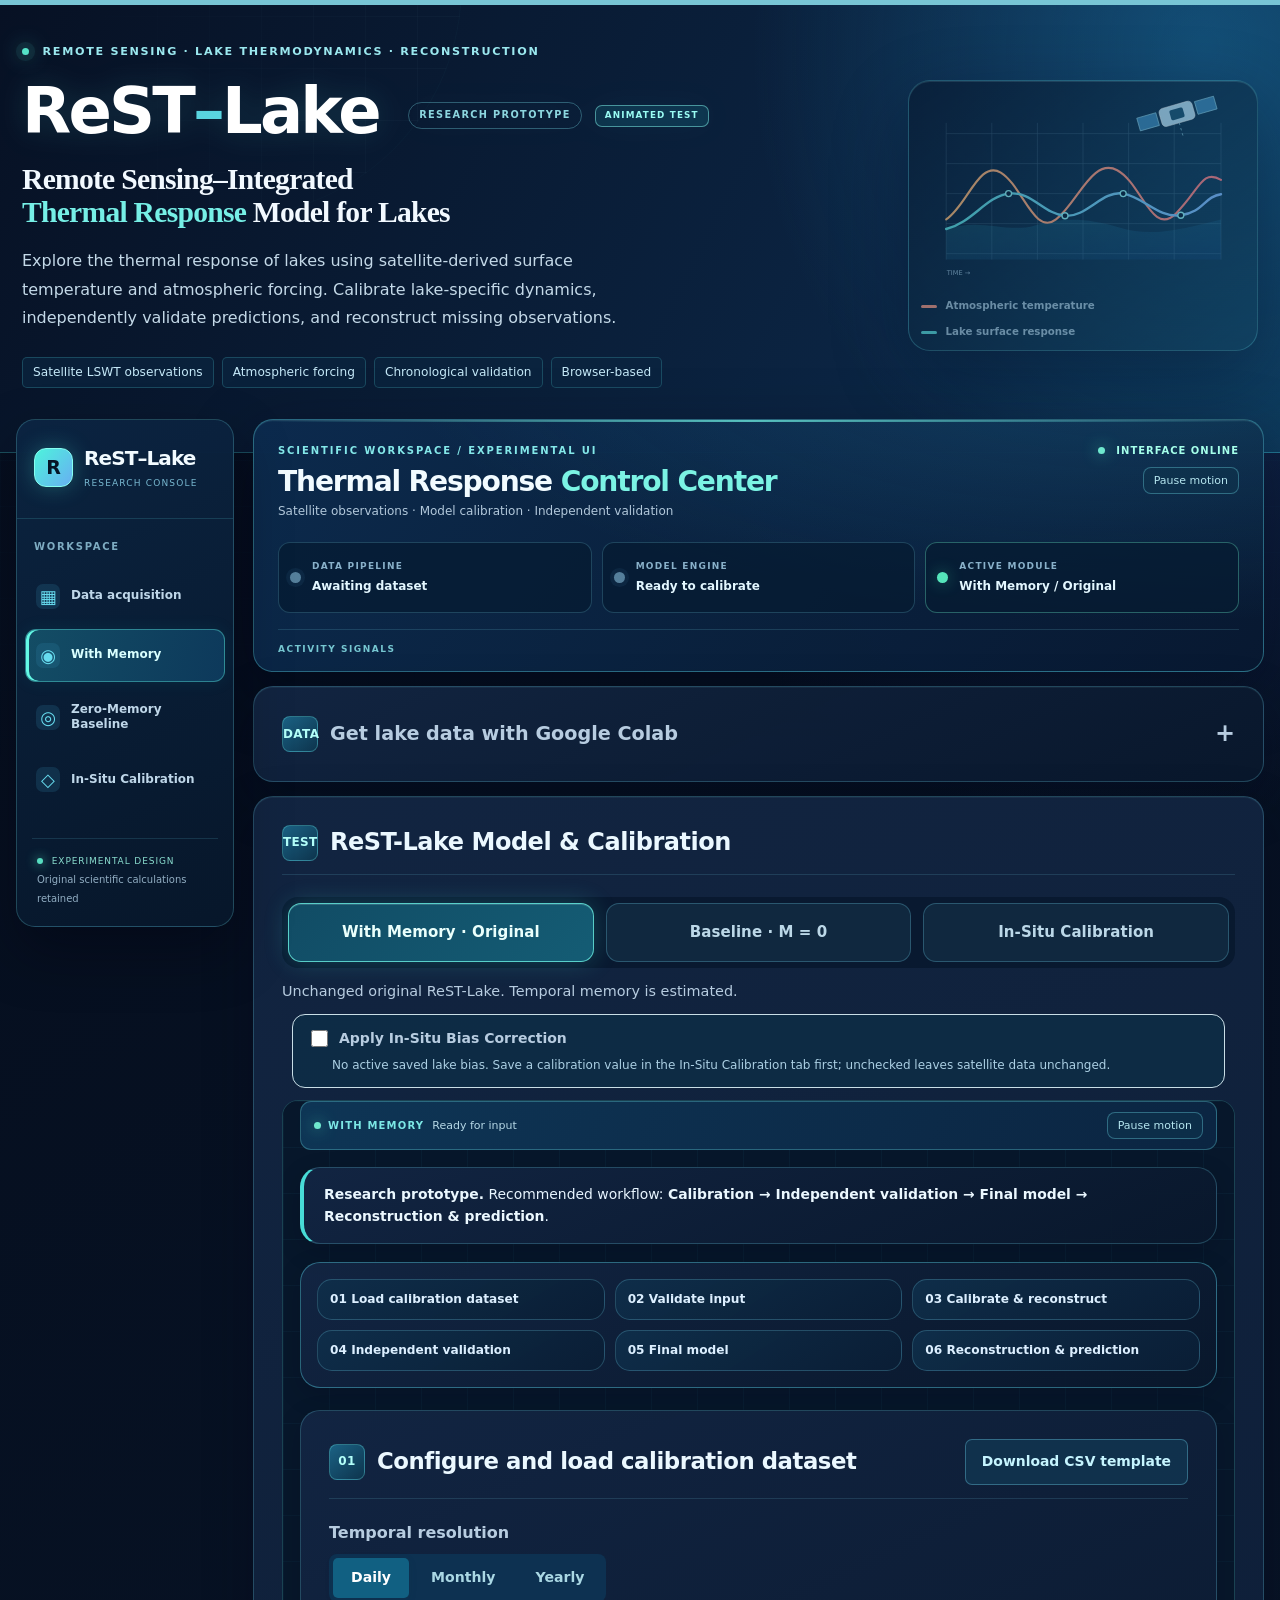
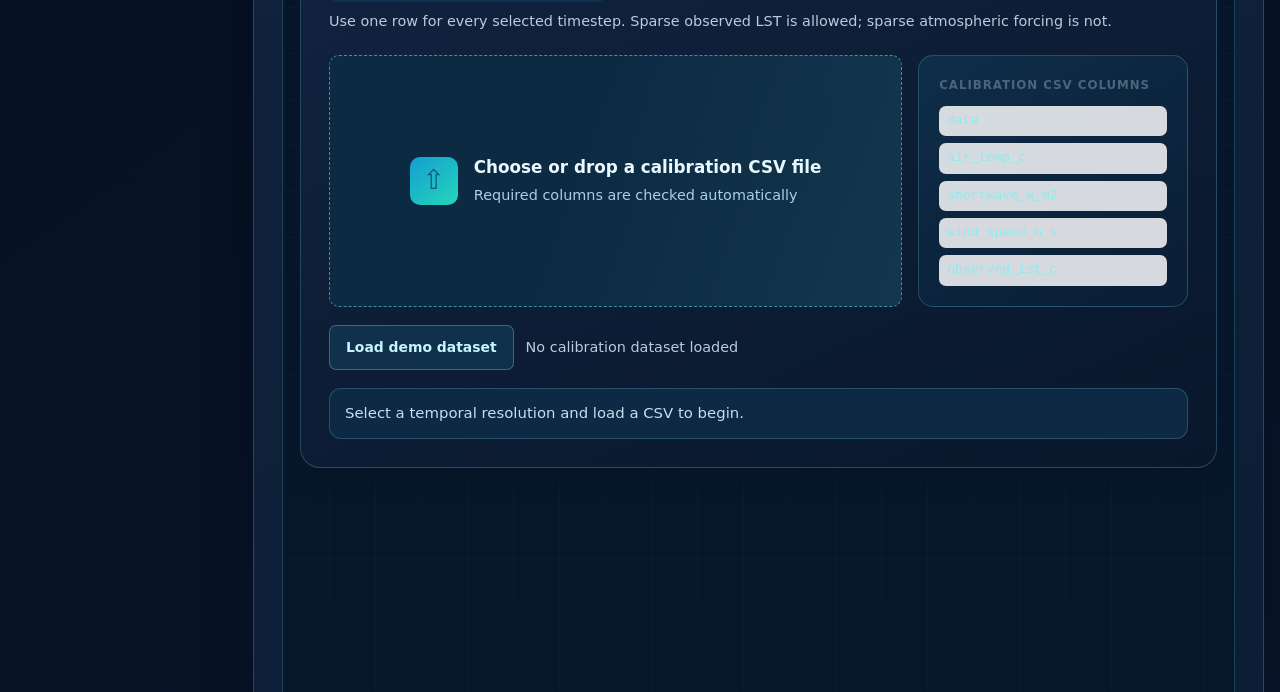
==== commit 545b09d7: "Upgrade animated-test to futuristic ReST-Lake control center with event-linked LEDs" ====
--- a/animated-test/index.html
+++ b/animated-test/index.html
@@ -1,4 +1,4 @@
-<!DOCTYPE html><html lang="en"><head><meta charset="UTF-8"><meta name="viewport" content="width=device-width,initial-scale=1"><title>ReST-Lake | With Memory versus Baseline · Animated Test</title><link rel="stylesheet" href="style.css?v=restlake-20261023b"><link rel="stylesheet" href="comparison.css"><link rel="stylesheet" href="in-situ-tab.css"><link rel="stylesheet" href="bias-checkbox.css"><link rel="stylesheet" href="animated.css?v=1"></head><body><div class="page-shell"><header class="hero">
+<!DOCTYPE html><html lang="en"><head><meta charset="UTF-8"><meta name="viewport" content="width=device-width,initial-scale=1"><title>ReST-Lake | With Memory versus Baseline · Animated Test</title><link rel="stylesheet" href="style.css?v=restlake-20261023b"><link rel="stylesheet" href="comparison.css"><link rel="stylesheet" href="in-situ-tab.css"><link rel="stylesheet" href="bias-checkbox.css"><link rel="stylesheet" href="animated.css?v=1"><link rel="stylesheet" href="control-center.css?v=2"></head><body><div class="page-shell"><header class="hero">
       <div class="hero__inner">
         <div class="hero__copy">
           <div class="eyebrow"><span class="hero__live-dot"></span> REMOTE SENSING · LAKE THERMODYNAMICS · RECONSTRUCTION</div>
@@ -64,4 +64,4 @@
 <section id="memoryPane" role="tabpanel" aria-labelledby="tabMemory"><div class="bias-option"><label><input id="applyMemoryBias" type="checkbox"> Apply In-Situ Bias Correction</label><span class="bias-detail" id="memoryBiasInfo">Save an in-situ bias first; check before uploading the satellite model-input CSV.</span></div><iframe id="frameMemory" title="With Memory Model" src="with-memory/index.html" loading="eager"></iframe></section>
 <section id="baselinePane" role="tabpanel" aria-labelledby="tabBaseline" hidden><div class="bias-option"><label><input id="applyBaselineBias" type="checkbox"> Apply In-Situ Bias Correction</label><span class="bias-detail" id="baselineBiasInfo">Save an in-situ bias first; check before uploading the satellite model-input CSV.</span></div><iframe id="frameBaseline" title="Baseline Model" src="baseline/index.html" loading="eager"></iframe></section><section id="inSituPane" role="tabpanel" aria-labelledby="tabInSitu" hidden><iframe id="frameInSitu" title="In-Situ Calibration" src="in-situ/index.html?v=ALL-FOUR-WINDOWS-FINAL-20261026-cachedfix2" loading="lazy"></iframe></section></section>
 </main><footer class="cmp-footer">ReST-Lake scientific model comparison · Original repository files preserved</footer></div>
-<script src="in-situ/core.js"></script><script src="comparison.js?v=20261026cb"></script><script src="lake-data-ui.js?v=compare"></script><script src="in-situ-tab.js?v=20261026b"></script><script src="animated.js?v=1"></script></body></html>+<script src="in-situ/core.js"></script><script src="comparison.js?v=20261026cb"></script><script src="lake-data-ui.js?v=compare"></script><script src="in-situ-tab.js?v=20261026b"></script><script src="control-center.js?v=2"></script></body></html>
--- a/animated-test/control-center.css
+++ b/animated-test/control-center.css
@@ -0,0 +1,142 @@
+
+/* ReST–Lake experiment v2: control-center layout and accessible status feedback */
+.command-v2.animated-parent main.container{
+  display:grid;grid-template-columns:218px minmax(0,1fr);column-gap:19px;row-gap:14px;
+  width:min(1510px,calc(100% - 32px));align-items:start;
+}
+.command-v2.animated-parent main.container>.command-sidebar{grid-column:1;grid-row:1 / span 5;position:sticky;top:15px;z-index:3}
+.command-v2.animated-parent main.container>.command-dashboard,
+.command-v2.animated-parent main.container>section{grid-column:2;min-width:0;margin:0}
+.command-v2 .command-sidebar{border:1px solid rgba(113,223,235,.24);border-radius:19px;
+  background:linear-gradient(155deg,rgba(11,36,65,.98),rgba(7,23,43,.98));
+  box-shadow:0 25px 55px rgba(0,2,15,.35);overflow:hidden;min-height:410px}
+.command-v2 .command-sidebar-title{display:flex;align-items:center;gap:11px;padding:23px 17px 27px;
+  border-bottom:1px solid rgba(97,220,231,.16);color:#f2fbff}
+.command-v2 .command-sidebar-title>span:last-child{display:flex;flex-direction:column;min-width:0;gap:3px}
+.command-v2 .command-sidebar-title b{font-size:20px;letter-spacing:-.045em}
+.command-v2 .command-sidebar-title small{font-size:9px;letter-spacing:.13em;color:#78b8d0}
+.command-v2 .command-mark{width:39px;height:39px;display:grid;place-items:center;flex:0 0 auto;
+  font-size:19px;font-weight:850;color:#051627;border:1px solid #86fff0;border-radius:12px;
+  background:linear-gradient(130deg,#4df3dc,#68aff2);box-shadow:0 0 22px rgba(71,239,221,.27)}
+.command-v2 .command-label{font-size:10px;letter-spacing:.17em;font-weight:800;color:#7eacc2;padding:20px 17px 7px}
+.command-v2 .command-links{display:grid;gap:6px;padding:8px}
+.command-v2 .command-links button{width:100%;display:flex;align-items:center;text-align:left;gap:11px;
+  border:1px solid transparent;padding:13px 10px;border-radius:11px;background:transparent;
+  color:#bfd7e9;font-weight:660;font-size:12px;min-height:47px;line-height:1.3;box-shadow:none}
+.command-v2 .command-links button:hover,.command-v2 .command-links button:focus-visible{
+  color:#fff;background:rgba(43,134,168,.2);border-color:rgba(70,218,231,.22)}
+.command-v2 .command-links button.selected{color:#d9ffff;background:linear-gradient(105deg,#134d65,#0d395b);
+  border-color:rgba(99,248,233,.37);box-shadow:inset 3px 0 #63f9e5,0 0 18px rgba(25,200,217,.08)}
+.command-v2 .command-nav-icon{width:24px;height:25px;display:grid;place-items:center;border-radius:7px;
+ background:rgba(55,145,178,.19);color:#67dcef;flex-shrink:0;font-size:18px}
+.command-v2 .command-aside-footer{margin:24px 15px 18px;padding:14px 5px 0;border-top:1px solid rgba(103,211,234,.15);
+ color:#8addcf;font-size:9px;letter-spacing:.1em;line-height:1.9}
+.command-v2 .command-aside-footer small{color:#91adc2;letter-spacing:0;font-size:10px}
+.command-v2 .command-aside-dot{display:inline-block;width:6px;height:6px;border-radius:50%;background:#57ddc0;margin-right:5px;box-shadow:0 0 11px #50ecca}
+.command-v2 .command-dashboard{border:1px solid rgba(97,227,236,.35);position:relative;overflow:hidden;
+  border-radius:20px;padding:23px 24px 15px;
+  background:radial-gradient(ellipse at 90% -30%,rgba(40,148,202,.28),transparent 60%),
+   linear-gradient(130deg,rgba(12,43,78,.98),rgba(8,25,49,.98));
+  box-shadow:0 20px 65px rgba(0,4,20,.38),inset 0 1px rgba(200,252,255,.09)}
+.command-v2 .command-dashboard::before{content:"";position:absolute;left:0;top:0;height:2px;width:100%;
+ background:linear-gradient(90deg,transparent,#72f9e9 49%,transparent);
+ opacity:.7;pointer-events:none}
+.command-v2 .command-heading{display:flex;justify-content:space-between;align-items:flex-start;gap:16px}
+.command-v2 .command-super{font-size:10px;color:#84e8e9;letter-spacing:.19em;font-weight:780}
+.command-v2 .command-heading h2{margin:5px 0 3px;color:#f2fbff;font-size:clamp(21px,2.2vw,31px);
+ letter-spacing:-.042em;line-height:1.25}
+.command-v2 .command-heading h2 em{font-style:normal;color:#7bf3e4}
+.command-v2 .command-heading p{font-size:12px;margin:0;color:#b2c8db}
+.command-v2 .command-heading-actions{display:flex;align-items:flex-end;gap:8px;flex-direction:column}
+.command-v2 .command-system{color:#a5ffea;font-size:10px;font-weight:800;white-space:nowrap;letter-spacing:.1em}
+.command-v2 .command-system-light,.command-v2 .command-module-led{
+  display:inline-block;width:7px;height:7px;border-radius:50%;background:#6fe8ce;box-shadow:0 0 15px rgba(75,240,198,.75);margin-right:7px}
+.command-v2 .command-motion{padding:6px 10px;font-size:11px;line-height:1.2;color:#b4e4ee;
+ border-radius:8px;border:1px solid rgba(109,217,230,.36);background:rgba(16,54,79,.55)}
+.command-v2 .command-chip-grid{display:grid;grid-template-columns:repeat(3,minmax(0,1fr));gap:10px;margin-top:21px}
+.command-v2 .command-chip{position:relative;min-width:0;overflow:hidden;display:flex;align-items:center;gap:11px;
+ border:1px solid rgba(111,204,230,.23);background:rgba(6,27,50,.75);
+ padding:13px 11px;border-radius:12px;min-height:71px;transition:border-color .22s,box-shadow .22s}
+.command-v2 .command-chip>span:last-child{display:grid;min-width:0;gap:5px}
+.command-v2 .command-chip small{color:#89b1ca;letter-spacing:.14em;font-size:9px;font-weight:780}
+.command-v2 .command-chip-value{font-weight:740;font-size:12px;line-height:1.34;color:#e3f7ff;overflow-wrap:anywhere}
+.command-v2 .command-led{position:relative;width:11px;height:11px;border-radius:50%;background:#557f9b;
+ box-shadow:0 0 0 4px rgba(83,145,183,.09);flex-shrink:0;transition:background .22s}
+.command-v2 .command-chip.state-done{border-color:rgba(100,223,193,.36)}
+.command-v2 .command-chip.state-done .command-led{background:#55e5bb;box-shadow:0 0 15px rgba(68,242,184,.4)}
+.command-v2 .command-chip.state-busy{border-color:#6bf8e0;box-shadow:0 0 30px rgba(33,234,218,.17),inset 0 1px rgba(150,255,243,.12)}
+.command-v2 .command-chip.state-busy::before{content:"";position:absolute;inset:0;pointer-events:none;
+ background:linear-gradient(110deg,transparent 25%,rgba(80,248,226,.13) 48%,transparent 70%);
+ background-size:230% 100%;animation:command-sweep 2.1s linear infinite}
+.command-v2 .command-chip.state-busy .command-led{background:#92fff0;box-shadow:0 0 20px rgba(94,255,232,.94);animation:command-pulse .65s ease-in-out infinite alternate}
+.command-v2 .command-chip.state-error{border-color:rgba(254,117,143,.62)}
+.command-v2 .command-chip.state-error .command-led{background:#ff859c;box-shadow:0 0 18px #ed638b}
+.command-v2 .command-chip.state-warning{border-color:rgba(255,202,110,.5)}
+.command-v2 .command-chip.state-warning .command-led{background:#ffc276;box-shadow:0 0 15px rgba(255,188,89,.6)}
+.command-v2 .command-terminal{display:flex;align-items:baseline;gap:13px;margin-top:16px;padding-top:13px;
+ border-top:1px solid rgba(120,217,234,.16);font-size:10px;color:#91adc3}
+.command-v2 .command-terminal-label{letter-spacing:.17em;font-size:9px;flex:0 0 auto;color:#76c7d1;font-weight:800}
+.command-v2 .command-events{display:flex;gap:12px;margin:0;padding:0;list-style:none;min-width:0;overflow:auto}
+.command-v2 .command-events li{display:flex;gap:6px;flex:0 0 auto;align-items:baseline;max-width:320px}
+.command-v2 .command-events li span{white-space:nowrap;overflow:hidden;text-overflow:ellipsis}
+.command-v2 .command-events time{color:#76d3cb}
+.command-v2 .command-events .log-error time{color:#ff91a0}
+.command-v2 .command-module-bar{display:flex;align-items:center;justify-content:space-between;flex-wrap:wrap;
+ gap:8px;padding:10px 13px;margin-bottom:17px;background:linear-gradient(115deg,#0e3555,#0b2542);
+ border:1px solid rgba(110,231,234,.3);border-radius:11px;color:#cdf6ff}
+.command-v2 .command-module-tag{font-size:10px;letter-spacing:.12em;font-weight:850;color:#7ce7e5}
+.command-v2 .command-module-status{font-size:11px;flex:1;color:#b6d8e6}
+.command-v2 .command-module-status[data-state="busy"]{color:#7cf6e6}
+.command-v2 .command-module-status[data-state="error"]{color:#ff9ca5}
+.command-v2 .command-module-status[data-state="done"]{color:#8ef2cf}
+.command-v2.command-active .command-module-led{animation:command-pulse .65s ease-in-out infinite alternate}
+.command-v2.animated-inner .container,.command-v2.animated-inner .insitu-shell{max-width:100%!important}
+.command-v2.animated-inner .page-shell .hero,.command-v2.animated-inner .page-shell .lake-data-panel,
+.command-v2.animated-inner .page-shell footer{display:none!important}
+.command-v2.animated-inner .page-shell .container{margin-top:0!important}
+.command-v2.animated-inner{background:#07172b}
+.command-v2.animated-inner .panel,.command-v2.animated-inner .notice{box-shadow:0 8px 25px rgba(0,5,21,.18)!important}
+.command-v2 .calibration-upload-card:hover,.command-v2 .drop-zone:hover{border-color:rgba(117,250,232,.75)!important}
+.command-v2 .calibration-upload-card:has(input[type=file]:focus-visible){outline:2px solid #9efdef;outline-offset:3px}
+.command-v2 input[type="file"]{color-scheme:dark}
+.command-v2 .status-box--danger,.command-v2 .status-box--error{border-color:rgba(245,106,137,.55)!important;color:#ffc2cb!important}
+.command-v2 .status-box--success{border-color:rgba(91,233,180,.45)!important;color:#baffdd!important}
+.command-v2 .status-box--warning{border-color:rgba(249,191,102,.5)!important;color:#ffe1b5!important}
+.command-v2 .metric__value{color:#e5f5ff}
+.command-v2 .graph-container,.command-v2 .chart{max-width:100%}
+.command-v2 .chart svg,.command-v2 .graph-container svg{max-width:none}
+.command-v2 .graph-container{background:#eef7fd!important}
+.command-v2 .panel, .command-v2 .command-dashboard{scroll-margin-top:20px}
+@keyframes command-pulse{from{transform:scale(.77);opacity:.44;filter:brightness(.7)}to{transform:scale(1.18);opacity:1;filter:brightness(1.28)}}
+@keyframes command-sweep{from{background-position:200% 0}to{background-position:-120% 0}}
+@media(max-width:1040px){
+ .command-v2.animated-parent main.container{grid-template-columns:1fr}
+ .command-v2.animated-parent main.container>.command-sidebar{grid-column:1;grid-row:auto;position:relative;top:0;min-height:0}
+ .command-v2.animated-parent main.container>.command-dashboard,
+ .command-v2.animated-parent main.container>section{grid-column:1}
+ .command-v2 .command-sidebar-title{padding:12px 15px}
+ .command-v2 .command-sidebar-title b{font-size:17px}
+ .command-v2 .command-label,.command-v2 .command-aside-footer{display:none}
+ .command-v2 .command-links{display:flex;gap:6px;overflow-x:auto;padding:8px}
+ .command-v2 .command-links button{min-width:max-content;font-size:12px;flex:1;justify-content:center;padding:9px}
+}
+@media(max-width:650px){
+ .command-v2.animated-parent main.container{width:calc(100% - 16px);gap:10px}
+ .command-v2 .command-dashboard{padding:16px 13px 12px;border-radius:14px}
+ .command-v2 .command-heading{flex-direction:column;gap:10px}
+ .command-v2 .command-heading h2{font-size:23px}
+ .command-v2 .command-heading-actions{flex-direction:row;align-items:center;justify-content:space-between;width:100%}
+ .command-v2 .command-chip-grid{gap:7px;margin-top:13px}
+ .command-v2 .command-chip{flex-direction:column;align-items:flex-start;gap:7px;min-height:90px;padding:9px 8px}
+ .command-v2 .command-chip small{font-size:8px;letter-spacing:.06em}
+ .command-v2 .command-chip-value{font-size:10px}
+ .command-v2 .command-links button{font-size:11px;min-height:40px;padding:8px 10px}
+ .command-v2 .command-nav-icon{font-size:16px;width:20px}
+ .command-v2 .command-super{font-size:9px}
+ .command-v2 .command-terminal{flex-direction:column;gap:6px}
+ .command-v2 .command-module-bar{padding:9px}
+}
+@media(prefers-reduced-motion:reduce){
+ .command-v2 *, .command-v2 *::before, .command-v2 *::after{animation:none!important;transition:none!important;scroll-behavior:auto!important}
+}
+.command-v2.motion-paused *, .command-v2.motion-paused *::before, .command-v2.motion-paused *::after{animation:none!important;transition:none!important;scroll-behavior:auto!important}
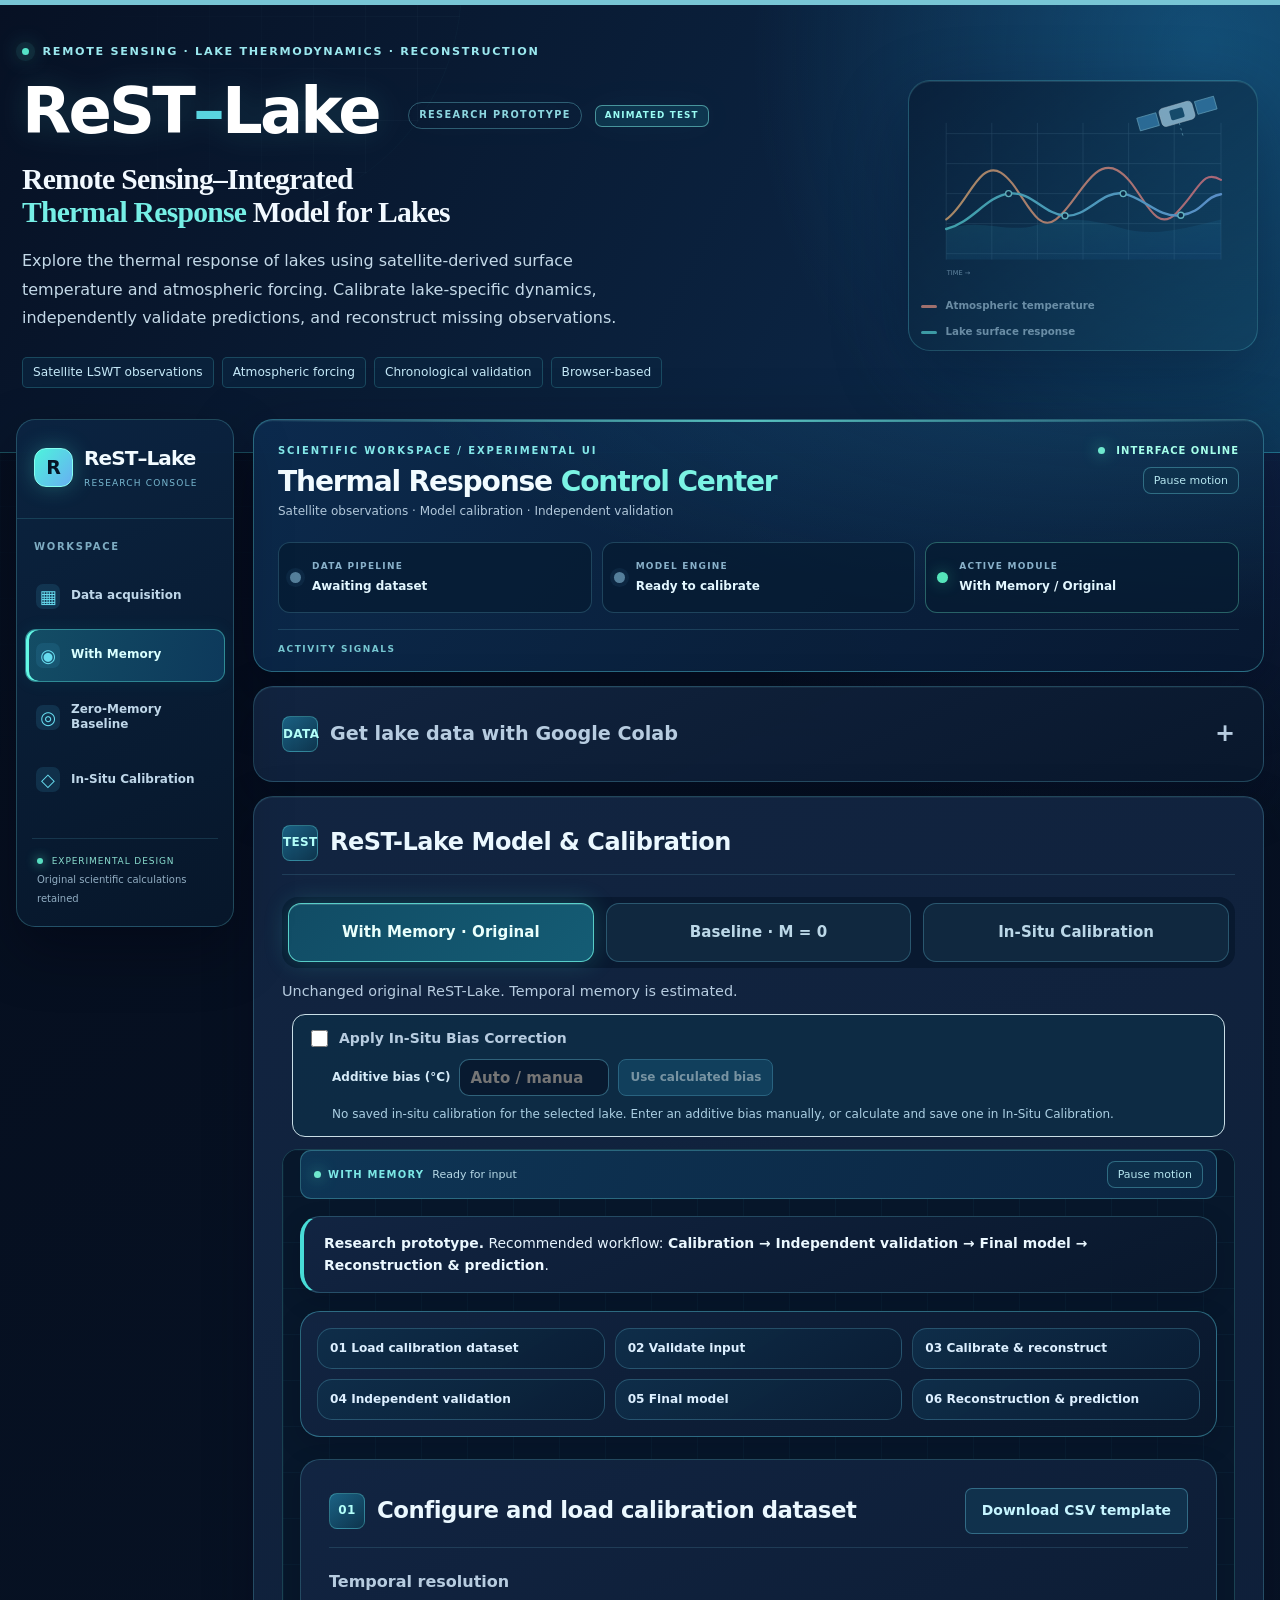
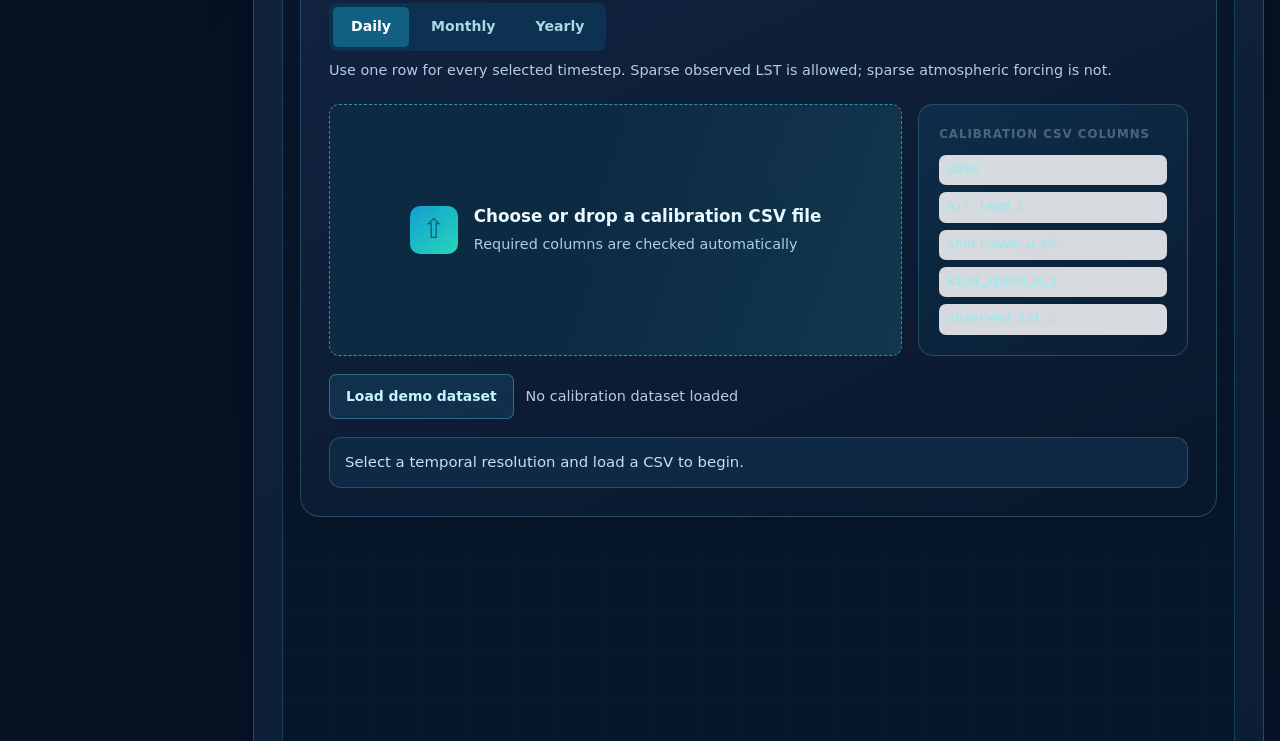
==== commit bae258ff: "Add editable auto-filled additive bias to both animated ReST model tabs" ====
--- a/animated-test/index.html
+++ b/animated-test/index.html
@@ -61,7 +61,7 @@
 <section id="compareModels" class="panel comparison"><div class="panel__heading"><div><span class="step">TEST</span><h2>ReST-Lake Model &amp; Calibration</h2></div></div>
 <div class="cmp-tabs" role="tablist" aria-label="Model choice"><button id="tabMemory" role="tab" type="button" aria-selected="true" aria-controls="memoryPane" class="cmp-active">With Memory · Original</button><button id="tabBaseline" role="tab" type="button" aria-selected="false" aria-controls="baselinePane">Baseline · M = 0</button><button id="tabInSitu" role="tab" type="button" aria-selected="false" aria-controls="inSituPane">In-Situ Calibration</button></div>
 <p class="helper" id="modeNote">Unchanged original ReST-Lake. Temporal memory is estimated.</p>
-<section id="memoryPane" role="tabpanel" aria-labelledby="tabMemory"><div class="bias-option"><label><input id="applyMemoryBias" type="checkbox"> Apply In-Situ Bias Correction</label><span class="bias-detail" id="memoryBiasInfo">Save an in-situ bias first; check before uploading the satellite model-input CSV.</span></div><iframe id="frameMemory" title="With Memory Model" src="with-memory/index.html" loading="eager"></iframe></section>
-<section id="baselinePane" role="tabpanel" aria-labelledby="tabBaseline" hidden><div class="bias-option"><label><input id="applyBaselineBias" type="checkbox"> Apply In-Situ Bias Correction</label><span class="bias-detail" id="baselineBiasInfo">Save an in-situ bias first; check before uploading the satellite model-input CSV.</span></div><iframe id="frameBaseline" title="Baseline Model" src="baseline/index.html" loading="eager"></iframe></section><section id="inSituPane" role="tabpanel" aria-labelledby="tabInSitu" hidden><iframe id="frameInSitu" title="In-Situ Calibration" src="in-situ/index.html?v=ALL-FOUR-WINDOWS-FINAL-20261026-cachedfix2" loading="lazy"></iframe></section></section>
+<section id="memoryPane" role="tabpanel" aria-labelledby="tabMemory"><div class="bias-option"><label><input id="applyMemoryBias" type="checkbox"> Apply In-Situ Bias Correction</label><div class="bias-entry"><label for="memoryBiasValue">Additive bias (°C)</label><input id="memoryBiasValue" type="number" step="any" inputmode="decimal" placeholder="Auto / manual ±°C" aria-describedby="memoryBiasInfo"><button type="button" id="memoryBiasAuto" class="bias-auto">Use calculated bias</button></div><span class="bias-detail" id="memoryBiasInfo" role="status">Auto-fills from saved in-situ calibration; enter a value to override.</span></div><iframe id="frameMemory" title="With Memory Model" src="with-memory/index.html" loading="eager"></iframe></section>
+<section id="baselinePane" role="tabpanel" aria-labelledby="tabBaseline" hidden><div class="bias-option"><label><input id="applyBaselineBias" type="checkbox"> Apply In-Situ Bias Correction</label><div class="bias-entry"><label for="baselineBiasValue">Additive bias (°C)</label><input id="baselineBiasValue" type="number" step="any" inputmode="decimal" placeholder="Auto / manual ±°C" aria-describedby="baselineBiasInfo"><button type="button" id="baselineBiasAuto" class="bias-auto">Use calculated bias</button></div><span class="bias-detail" id="baselineBiasInfo" role="status">Auto-fills from saved in-situ calibration; enter a value to override.</span></div><iframe id="frameBaseline" title="Baseline Model" src="baseline/index.html" loading="eager"></iframe></section><section id="inSituPane" role="tabpanel" aria-labelledby="tabInSitu" hidden><iframe id="frameInSitu" title="In-Situ Calibration" src="in-situ/index.html?v=ALL-FOUR-WINDOWS-FINAL-20261026-cachedfix2" loading="lazy"></iframe></section></section>
 </main><footer class="cmp-footer">ReST-Lake scientific model comparison · Original repository files preserved</footer></div>
-<script src="in-situ/core.js"></script><script src="comparison.js?v=20261026cb"></script><script src="lake-data-ui.js?v=compare"></script><script src="in-situ-tab.js?v=20261026b"></script><script src="control-center.js?v=2"></script></body></html>+<script src="in-situ/core.js"></script><script src="comparison.js?v=20261029-manual-bias"></script><script src="lake-data-ui.js?v=compare"></script><script src="in-situ-tab.js?v=20261026b"></script><script src="control-center.js?v=2"></script></body></html>
--- a/animated-test/bias-checkbox.css
+++ b/animated-test/bias-checkbox.css
@@ -1,3 +1,12 @@
 .bias-option{margin:12px 10px;padding:12px 14px;border:1px solid #c9dee6;border-radius:10px;background:#f6fafc;display:flex;flex-direction:column;gap:6px}
 .bias-option label{display:flex;align-items:center;gap:8px;font-size:14px;font-weight:750;color:#154d65;cursor:pointer}
-.bias-option input{width:17px;height:17px;accent-color:#0d6d8e}.bias-detail{font-size:12px;color:#526f7d;margin-left:25px}+.bias-option input{width:17px;height:17px;accent-color:#0d6d8e}.bias-detail{font-size:12px;color:#526f7d;margin-left:25px}
+.bias-option .bias-entry{display:flex;align-items:center;flex-wrap:wrap;gap:9px;margin:3px 0 3px 25px}
+.bias-option .bias-entry label{font-size:12px;min-width:110px;cursor:default}
+.bias-option input[type="number"]{width:150px;height:37px;max-width:100%;padding:7px 10px;border-radius:8px;border:1px solid #93bcc9;background:#fff;color:#153f56;font-size:15px;font-weight:650;accent-color:auto}
+.bias-option .bias-auto{border:1px solid #4d9cae;border-radius:8px;padding:8px 11px;background:#dff4f5;color:#125169;font-weight:700;font-size:12px;cursor:pointer}
+.bias-option .bias-auto:disabled{opacity:.5;cursor:not-allowed}
+.animated-theme .bias-option .bias-entry label{color:#d4eaf7}
+.animated-theme .bias-option input[type="number"]{background:#092943;color:#e7fbff;border-color:#338ea0}
+.animated-theme .bias-option .bias-auto{background:#165474;color:#e2fcff;border-color:#479cbb}
+@media(max-width:520px){.bias-option .bias-entry{margin-left:0}.bias-option .bias-detail{margin-left:0}.bias-option input[type="number"]{width:min(180px,100%)}}
--- a/animated-test/control-center.css
+++ b/animated-test/control-center.css
@@ -140,3 +140,32 @@
  .command-v2 *, .command-v2 *::before, .command-v2 *::after{animation:none!important;transition:none!important;scroll-behavior:auto!important}
 }
 .command-v2.motion-paused *, .command-v2.motion-paused *::before, .command-v2.motion-paused *::after{animation:none!important;transition:none!important;scroll-behavior:auto!important}
+
+
+/* Activity-specific illumination: no false running state when idle. */
+.command-v2.command-data-busy .calibration-upload-card,
+.command-v2.command-data-busy .drop-zone,
+.command-v2.command-data-busy .lake-data-panel{
+  border-color:rgba(109,255,234,.9)!important;
+  box-shadow:0 0 26px rgba(50,225,226,.22),inset 0 0 18px rgba(61,194,226,.09)!important
+}
+.command-v2.command-data-busy .calibration-upload-card::after,
+.command-v2.command-data-busy .drop-zone::after{
+  content:"";position:absolute;inset:0;border-radius:inherit;pointer-events:none;
+  background:linear-gradient(100deg,transparent 24%,rgba(119,255,240,.13) 50%,transparent 70%);
+  background-size:240% 100%;animation:command-sweep 1.4s linear infinite
+}
+.command-v2.command-engine-busy .command-module-bar,
+.command-v2.command-engine-busy #compareModels{
+  border-color:rgba(93,244,233,.63)!important;
+  box-shadow:0 0 30px rgba(51,224,220,.16),inset 0 1px rgba(174,254,246,.12)
+}
+.command-v2.command-engine-busy .command-module-tag .command-module-led{
+  animation:command-pulse .6s ease-in-out infinite alternate
+}
+@media(prefers-reduced-motion:reduce){
+  .command-v2.command-data-busy .calibration-upload-card::after,
+  .command-v2.command-data-busy .drop-zone::after{animation:none}
+}
+.command-v2.motion-paused.command-data-busy .calibration-upload-card::after,
+.command-v2.motion-paused.command-data-busy .drop-zone::after{animation:none}
